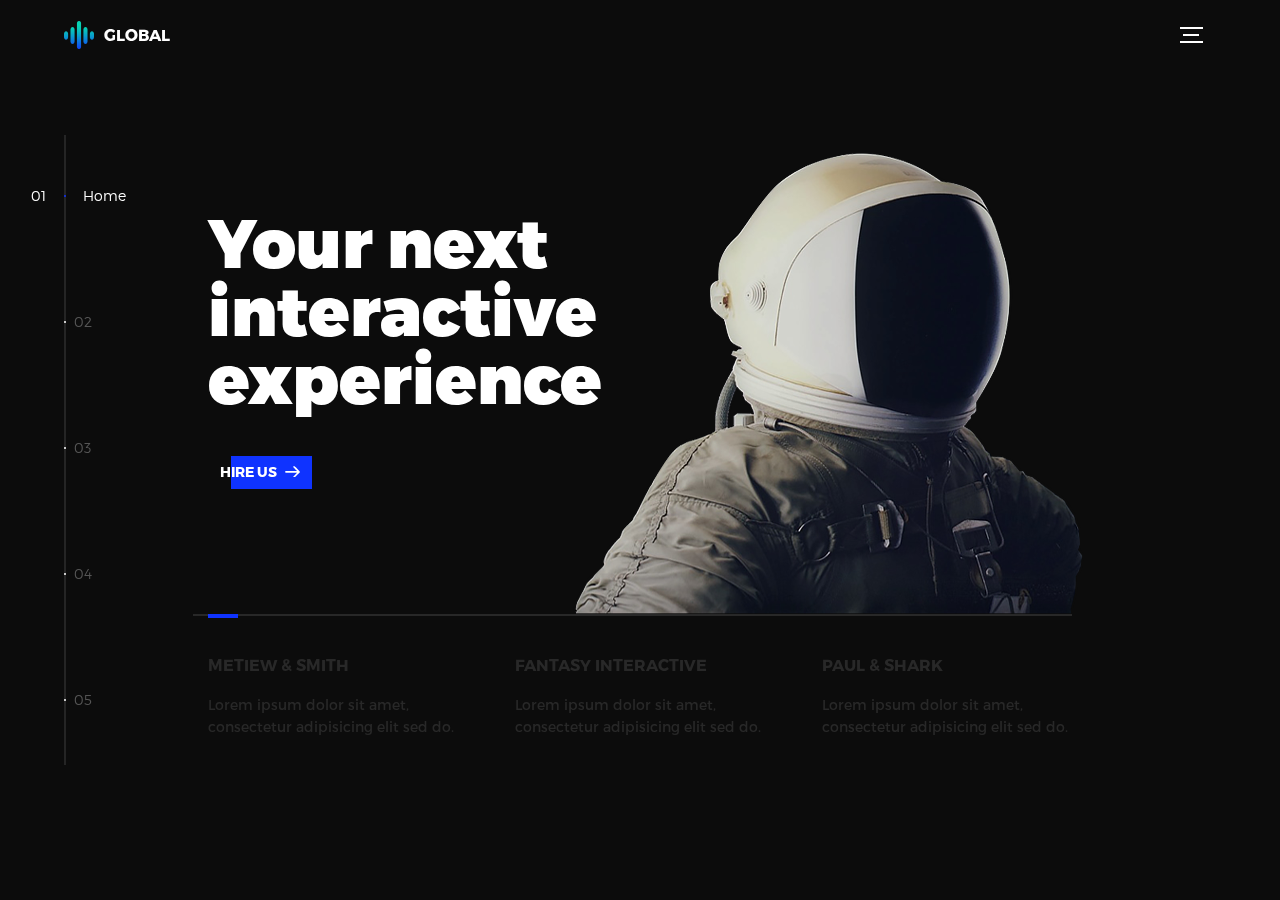
==== index.html @ de208fed "Add files via upload" ====
<!DOCTYPE html>
<html lang="en">
<head>
  <title>Global</title>
  <meta charset="utf-8">
  <meta name="viewport" content="width=device-width, initial-scale=1">
  <meta http-equiv="X-UA-Compatible" content="IE=edge">
  <meta name="description" content="HTML5 website template">
  <meta name="keywords" content="global, template, html, sass, jquery">
  <meta name="author" content="Bucky Maler">
  <link rel="stylesheet" href="assets/css/main.css">
</head>
<body>

<!-- notification for small viewports and landscape oriented smartphones -->
<div class="device-notification">
  <a class="device-notification--logo" href="#0">
    <img src="assets/img/logo.png" alt="Global">
    <p>Global</p>
  </a>
  <p class="device-notification--message">Global has so much to offer that we must request you orient your device to portrait or find a larger screen. You won't be disappointed.</p>
</div>

<div class="perspective effect-rotate-left">
  <div class="container"><div class="outer-nav--return"></div>
    <div id="viewport" class="l-viewport">
      <div class="l-wrapper">
        <header class="header">
          <a class="header--logo" href="#0">
            <img src="assets/img/logo.png" alt="Global">
            <p>Global</p>
          </a>
          <button class="header--cta cta">Hire Us</button>
          <div class="header--nav-toggle">
            <span></span>
          </div>
        </header>
        <nav class="l-side-nav">
          <ul class="side-nav">
            <li class="is-active"><span>Home</span></li>
            <li><span>Works</span></li>
            <li><span>About</span></li>
            <li><span>Contact</span></li>
            <li><span>Hire us</span></li>
          </ul>
        </nav>
        <ul class="l-main-content main-content">
          <li class="l-section section section--is-active">
            <div class="intro">
              <div class="intro--banner">
                <h1>Your next<br>interactive<br>experience</h1>
                <button class="cta">Hire Us
                  <svg version="1.1" id="Layer_1" xmlns="http://www.w3.org/2000/svg" xmlns:xlink="http://www.w3.org/1999/xlink" x="0px" y="0px" viewBox="0 0 150 118" style="enable-background:new 0 0 150 118;" xml:space="preserve">
                  <g transform="translate(0.000000,118.000000) scale(0.100000,-0.100000)">
                    <path d="M870,1167c-34-17-55-57-46-90c3-15,81-100,194-211l187-185l-565-1c-431,0-571-3-590-13c-55-28-64-94-18-137c21-20,33-20,597-20h575l-192-193C800,103,794,94,849,39c20-20,39-29,61-29c28,0,63,30,298,262c147,144,272,271,279,282c30,51,23,60-219,304C947,1180,926,1196,870,1167z"/>
                  </g>
                  </svg>
                  <span class="btn-background"></span>
                </button>
                <img src="assets/img/introduction-visual.png" alt="Welcome">
              </div>
              <div class="intro--options">
                <a href="#0">
                  <h3>Metiew &amp; Smith</h3>
                  <p>Lorem ipsum dolor sit amet, consectetur adipisicing elit sed do.</p>
                </a>
                <a href="#0">
                  <h3>Fantasy interactive</h3>
                  <p>Lorem ipsum dolor sit amet, consectetur adipisicing elit sed do.</p>
                </a>
                <a href="#0">
                  <h3>Paul &amp; shark</h3>
                  <p>Lorem ipsum dolor sit amet, consectetur adipisicing elit sed do.</p>
                </a>
              </div>
            </div>
          </li>
          <li class="l-section section">
            <div class="work">
              <h2>Selected work</h2>
              <div class="work--lockup">
                <ul class="slider">
                  <li class="slider--item slider--item-left">
                    <a href="#0">
                      <div class="slider--item-image">
                        <img src="assets/img/work-victory.jpg" alt="Victory">
                      </div>
                      <p class="slider--item-title">Victory</p>
                      <p class="slider--item-description">Lorem ipsum dolor sit amet, consectetur adipisicing elit sed do.</p>
                    </a>
                  </li>
                  <li class="slider--item slider--item-center">
                    <a href="#0">
                      <div class="slider--item-image">
                        <img src="assets/img/work-metiew-smith.jpg" alt="Metiew and Smith">
                      </div>
                      <p class="slider--item-title">Metiew &amp; Smith</p>
                      <p class="slider--item-description">Lorem ipsum dolor sit amet, consectetur adipisicing elit sed do.</p>
                    </a>
                  </li>
                  <li class="slider--item slider--item-right">
                    <a href="#0">
                      <div class="slider--item-image">
                        <img src="assets/img/work-alex-nowak.jpg" alt="Alex Nowak">
                      </div>
                      <p class="slider--item-title">Alex Nowak</p>
                      <p class="slider--item-description">Lorem ipsum dolor sit amet, consectetur adipisicing elit sed do.</p>
                    </a>
                  </li>
                </ul>
                <div class="slider--prev">
                  <svg version="1.1" id="Layer_1" xmlns="http://www.w3.org/2000/svg" xmlns:xlink="http://www.w3.org/1999/xlink" x="0px" y="0px"
                  viewBox="0 0 150 118" style="enable-background:new 0 0 150 118;" xml:space="preserve">
                  <g transform="translate(0.000000,118.000000) scale(0.100000,-0.100000)">
                    <path d="M561,1169C525,1155,10,640,3,612c-3-13,1-36,8-52c8-15,134-145,281-289C527,41,562,10,590,10c22,0,41,9,61,29
                    c55,55,49,64-163,278L296,510h575c564,0,576,0,597,20c46,43,37,109-18,137c-19,10-159,13-590,13l-565,1l182,180
                    c101,99,187,188,193,199c16,30,12,57-12,84C631,1174,595,1183,561,1169z"/>
                  </g>
                  </svg>
                </div>
                <div class="slider--next">
                  <svg version="1.1" id="Layer_1" xmlns="http://www.w3.org/2000/svg" xmlns:xlink="http://www.w3.org/1999/xlink" x="0px" y="0px" viewBox="0 0 150 118" style="enable-background:new 0 0 150 118;" xml:space="preserve">
                  <g transform="translate(0.000000,118.000000) scale(0.100000,-0.100000)">
                    <path d="M870,1167c-34-17-55-57-46-90c3-15,81-100,194-211l187-185l-565-1c-431,0-571-3-590-13c-55-28-64-94-18-137c21-20,33-20,597-20h575l-192-193C800,103,794,94,849,39c20-20,39-29,61-29c28,0,63,30,298,262c147,144,272,271,279,282c30,51,23,60-219,304C947,1180,926,1196,870,1167z"/>
                  </g>
                  </svg>
                </div>
              </div>
            </div>
          </li>
          <li class="l-section section">
            <div class="about">
              <div class="about--banner">
                <h2>We<br>believe in<br>passionate<br>people</h2>
                <a href="#0">Career
                  <span>
                    <svg version="1.1" id="Layer_1" xmlns="http://www.w3.org/2000/svg" xmlns:xlink="http://www.w3.org/1999/xlink" x="0px" y="0px" viewBox="0 0 150 118" style="enable-background:new 0 0 150 118;" xml:space="preserve">
                    <g transform="translate(0.000000,118.000000) scale(0.100000,-0.100000)">
                      <path d="M870,1167c-34-17-55-57-46-90c3-15,81-100,194-211l187-185l-565-1c-431,0-571-3-590-13c-55-28-64-94-18-137c21-20,33-20,597-20h575l-192-193C800,103,794,94,849,39c20-20,39-29,61-29c28,0,63,30,298,262c147,144,272,271,279,282c30,51,23,60-219,304C947,1180,926,1196,870,1167z"/>
                    </g>
                    </svg>
                  </span>
                </a>
                <img src="assets/img/about-visual.png" alt="About Us">
              </div>
              <div class="about--options">
                <a href="#0">
                  <h3>Winners</h3>
                </a>
                <a href="#0">
                  <h3>Philosophy</h3>
                </a>
                <a href="#0">
                  <h3>History</h3>
                </a>
              </div>
            </div>
          </li>
          <li class="l-section section">
            <div class="contact">
              <div class="contact--lockup">
                <div class="modal">
                  <div class="modal--information">
                    <p>Pawia 5, 31-154 Kraków, Poland</p>
                    <a href="mailto:ouremail@gmail.com">ouremail@gmail.com</a>
                    <a href="tel:+148126287560">+48 12 628 75 60</a>
                  </div>
                  <ul class="modal--options">
                    <li><a href="#0">Bēhance</a></li>
                    <li><a href="#0">dribbble</a></li>
                    <li><a href="mailto:ouremail@gmail.com">Contact Us</a></li>
                  </ul>
                </div>
              </div>
            </div>
          </li>
          <li class="l-section section">
            <div class="hire">
              <h2>You want us to do</h2>
              <!-- checkout formspree.io for easy form setup -->
              <form class="work-request">
                <div class="work-request--options">
                  <span class="options-a">
                    <input id="opt-1" type="checkbox" value="app design">
                    <label for="opt-1">
                      <svg version="1.1" id="Layer_1" xmlns="http://www.w3.org/2000/svg" xmlns:xlink="http://www.w3.org/1999/xlink" x="0px" y="0px"
                      viewBox="0 0 150 111" style="enable-background:new 0 0 150 111;" xml:space="preserve">
                      <g transform="translate(0.000000,111.000000) scale(0.100000,-0.100000)">
                        <path d="M950,705L555,310L360,505C253,612,160,700,155,700c-6,0-44-34-85-75l-75-75l278-278L550-5l475,475c261,261,475,480,475,485c0,13-132,145-145,145C1349,1100,1167,922,950,705z"/>
                      </g>
                      </svg>
                      App Design
                    </label>
                    <input id="opt-2" type="checkbox" value="graphic design">
                    <label for="opt-2">
                      <svg version="1.1" id="Layer_1" xmlns="http://www.w3.org/2000/svg" xmlns:xlink="http://www.w3.org/1999/xlink" x="0px" y="0px"
                      viewBox="0 0 150 111" style="enable-background:new 0 0 150 111;" xml:space="preserve">
                      <g transform="translate(0.000000,111.000000) scale(0.100000,-0.100000)">
                        <path d="M950,705L555,310L360,505C253,612,160,700,155,700c-6,0-44-34-85-75l-75-75l278-278L550-5l475,475c261,261,475,480,475,485c0,13-132,145-145,145C1349,1100,1167,922,950,705z"/>
                      </g>
                      </svg>
                      Graphic Design
                    </label>
                    <input id="opt-3" type="checkbox" value="motion design">
                    <label for="opt-3">
                      <svg version="1.1" id="Layer_1" xmlns="http://www.w3.org/2000/svg" xmlns:xlink="http://www.w3.org/1999/xlink" x="0px" y="0px"
                      viewBox="0 0 150 111" style="enable-background:new 0 0 150 111;" xml:space="preserve">
                      <g transform="translate(0.000000,111.000000) scale(0.100000,-0.100000)">
                        <path d="M950,705L555,310L360,505C253,612,160,700,155,700c-6,0-44-34-85-75l-75-75l278-278L550-5l475,475c261,261,475,480,475,485c0,13-132,145-145,145C1349,1100,1167,922,950,705z"/>
                      </g>
                      </svg>
                      Motion Design
                    </label>
                  </span>
                  <span class="options-b">
                    <input id="opt-4" type="checkbox" value="ux design">
                    <label for="opt-4">
                      <svg version="1.1" id="Layer_1" xmlns="http://www.w3.org/2000/svg" xmlns:xlink="http://www.w3.org/1999/xlink" x="0px" y="0px"
                      viewBox="0 0 150 111" style="enable-background:new 0 0 150 111;" xml:space="preserve">
                      <g transform="translate(0.000000,111.000000) scale(0.100000,-0.100000)">
                        <path d="M950,705L555,310L360,505C253,612,160,700,155,700c-6,0-44-34-85-75l-75-75l278-278L550-5l475,475c261,261,475,480,475,485c0,13-132,145-145,145C1349,1100,1167,922,950,705z"/>
                      </g>
                      </svg>
                      UX Design
                    </label>
                    <input id="opt-5" type="checkbox" value="webdesign">
                    <label for="opt-5">
                      <svg version="1.1" id="Layer_1" xmlns="http://www.w3.org/2000/svg" xmlns:xlink="http://www.w3.org/1999/xlink" x="0px" y="0px"
                      viewBox="0 0 150 111" style="enable-background:new 0 0 150 111;" xml:space="preserve">
                      <g transform="translate(0.000000,111.000000) scale(0.100000,-0.100000)">
                        <path d="M950,705L555,310L360,505C253,612,160,700,155,700c-6,0-44-34-85-75l-75-75l278-278L550-5l475,475c261,261,475,480,475,485c0,13-132,145-145,145C1349,1100,1167,922,950,705z"/>
                      </g>
                      </svg>
                      Webdesign
                    </label>
                    <input id="opt-6" type="checkbox" value="marketing">
                    <label for="opt-6">
                      <svg version="1.1" id="Layer_1" xmlns="http://www.w3.org/2000/svg" xmlns:xlink="http://www.w3.org/1999/xlink" x="0px" y="0px"
                      viewBox="0 0 150 111" style="enable-background:new 0 0 150 111;" xml:space="preserve">
                      <g transform="translate(0.000000,111.000000) scale(0.100000,-0.100000)">
                        <path d="M950,705L555,310L360,505C253,612,160,700,155,700c-6,0-44-34-85-75l-75-75l278-278L550-5l475,475c261,261,475,480,475,485c0,13-132,145-145,145C1349,1100,1167,922,950,705z"/>
                      </g>
                      </svg>
                      Marketing
                    </label>
                  </span>
                </div>
                <div class="work-request--information">
                  <div class="information-name">
                    <input id="name" type="text" spellcheck="false">
                    <label for="name">Name</label>
                  </div>
                  <div class="information-email">
                    <input id="email" type="email" spellcheck="false">
                    <label for="email">Email</label>
                  </div>
                </div>
                <input type="submit" value="Send Request">
              </form>
            </div>
          </li>
        </ul>
      </div>
    </div>
  </div>
  <ul class="outer-nav">
    <li class="is-active">Home</li>
    <li>Works</li>
    <li>About</li>
    <li>Contact</li>
    <li>Hire us</li>
  </ul>
</div>

<script src="https://ajax.googleapis.com/ajax/libs/jquery/2.2.4/jquery.min.js"></script>
<script>window.jQuery || document.write('<script src="assets/js/vendor/jquery-2.2.4.min.js"><\/script>')</script>
<script src="assets/js/functions-min.js"></script>
</body>
</html>
---- assets/css/main.css ----
@font-face{font-family:'Montserrat';src:url("fonts/Montserrat-Black.eot");src:local("☺"),url("fonts/Montserrat-Black.woff") format("woff"),url("fonts/Montserrat-Black.ttf") format("truetype"),url("fonts/Montserrat-Black.svg") format("svg");font-weight:900;font-style:normal}@font-face{font-family:'Montserrat';src:url("fonts/Montserrat-Bold.eot");src:local("☺"),url("fonts/Montserrat-Bold.woff") format("woff"),url("fonts/Montserrat-Bold.ttf") format("truetype"),url("fonts/Montserrat-Bold.svg") format("svg");font-weight:700;font-style:normal}@font-face{font-family:'Montserrat';src:url("fonts/Montserrat-Regular.eot");src:local("☺"),url("fonts/Montserrat-Regular.woff") format("woff"),url("fonts/Montserrat-Regular.ttf") format("truetype"),url("fonts/Montserrat-Regular.svg") format("svg");font-weight:400;font-style:normal}@font-face{font-family:'Montserrat';src:url("fonts/Montserrat-Light.eot");src:local("☺"),url("fonts/Montserrat-Light.woff") format("woff"),url("fonts/Montserrat-Light.ttf") format("truetype"),url("fonts/Montserrat-Light.svg") format("svg");font-weight:300;font-style:normal}/*! normalize.css v3.0.2 | MIT License | git.io/normalize */html{font-family:sans-serif;-ms-text-size-adjust:100%;-webkit-text-size-adjust:100%}body{margin:0}article,aside,details,figcaption,figure,footer,header,hgroup,main,menu,nav,section,summary{display:block}audio,canvas,progress,video{display:inline-block;vertical-align:baseline}audio:not([controls]){display:none;height:0}[hidden],template{display:none}a{background-color:transparent}a:active,a:hover{outline:0}abbr[title]{border-bottom:1px dotted}b,strong{font-weight:bold}dfn{font-style:italic}h1{font-size:2em;margin:0.67em 0}mark{background:#ff0;color:#000}small{font-size:80%}sub,sup{font-size:75%;line-height:0;position:relative;vertical-align:baseline}sup{top:-0.5em}sub{bottom:-0.25em}img{border:0}svg:not(:root){overflow:hidden}figure{margin:1em 40px}hr{box-sizing:content-box;height:0}pre{overflow:auto}code,kbd,pre,samp{font-family:monospace, monospace;font-size:1em}button,input,optgroup,select,textarea{color:inherit;font:inherit;margin:0}button{overflow:visible}button,select{text-transform:none}button,html input[type="button"],input[type="reset"],input[type="submit"]{-webkit-appearance:button;cursor:pointer}button[disabled],html input[disabled]{cursor:default}button::-moz-focus-inner,input::-moz-focus-inner{border:0;padding:0}input{line-height:normal}input[type="checkbox"],input[type="radio"]{box-sizing:border-box;padding:0}input[type="number"]::-webkit-inner-spin-button,input[type="number"]::-webkit-outer-spin-button{height:auto}input[type="search"]{-webkit-appearance:textfield;box-sizing:content-box}input[type="search"]::-webkit-search-cancel-button,input[type="search"]::-webkit-search-decoration{-webkit-appearance:none}fieldset{border:1px solid #c0c0c0;margin:0 2px;padding:0.35em 0.625em 0.75em}legend{border:0;padding:0}textarea{overflow:auto}optgroup{font-weight:bold}table{border-collapse:collapse;border-spacing:0}td,th{padding:0}::-moz-selection{background:#FFF498}::selection{background:#FFF498}::-moz-selection{background:#FFF498}img::-moz-selection{background:transparent}img::selection{background:transparent}img::-moz-selection{background:transparent}body{-webkit-tap-highlight-color:#FFF498}body{background-color:#0c0c0c;font-size:14px;line-height:1.6;font-family:"Montserrat",sans-serif;color:#fff;-webkit-font-smoothing:antialiased;-webkit-text-size-adjust:100%}.l-viewport{position:relative;width:100%;height:100vh;box-shadow:0 0 45px 5px rgba(0,0,0,0.85);overflow:hidden}.l-wrapper{position:relative;width:1440px;max-width:90%;height:100%;margin:0 auto}.l-side-nav{position:absolute;left:0;display:-webkit-box;display:-webkit-flex;display:-ms-flexbox;display:flex;height:100%;-webkit-box-align:center;-webkit-align-items:center;-ms-flex-align:center;align-items:center}.l-side-nav::before{content:"";position:absolute;top:50%;left:0;-webkit-transform:translateY(-50%);transform:translateY(-50%);width:2px;height:70%;max-height:750px;background-color:#555;opacity:.35;z-index:10}@media (max-width: 1180px){.l-side-nav{display:none}}.l-main-content{position:relative;width:100%;height:100%;margin:0;padding:0;list-style:none}.l-section{position:absolute;width:100%;height:100%}.device-notification{display:none;position:fixed;top:0;left:0;width:100%;height:100%;-webkit-box-orient:vertical;-webkit-box-direction:normal;-webkit-flex-direction:column;-ms-flex-direction:column;flex-direction:column;-webkit-box-align:center;-webkit-align-items:center;-ms-flex-align:center;-ms-grid-row-align:center;align-items:center;-webkit-box-pack:center;-webkit-justify-content:center;-ms-flex-pack:center;justify-content:center;background-color:#0c0c0c;z-index:12}.device-notification--logo{display:-webkit-box;display:-webkit-flex;display:-ms-flexbox;display:flex;-webkit-box-align:center;-webkit-align-items:center;-ms-flex-align:center;align-items:center;text-decoration:none;color:#fff}.device-notification--logo p{margin:0 0 0 10px;font-size:16px;font-weight:700;text-transform:uppercase}.device-notification--message{width:70%;margin:30px 0 0 0;font-weight:700;text-align:center}@media (max-width: 767px) and (min-width: 601px) and (max-height: 680px){.device-notification{display:-webkit-box;display:-webkit-flex;display:-ms-flexbox;display:flex}}@media (max-width: 600px) and (min-width: 480px) and (max-height: 580px){.device-notification{display:-webkit-box;display:-webkit-flex;display:-ms-flexbox;display:flex}}@media (max-width: 736px) and (min-width: 360px) and (orientation: landscape){.device-notification{display:-webkit-box;display:-webkit-flex;display:-ms-flexbox;display:flex}}@media(max-width: 359px){.device-notification{display:-webkit-box;display:-webkit-flex;display:-ms-flexbox;display:flex}}.section{opacity:0;visibility:hidden;-webkit-transition:opacity .4s ease-in-out,visibility 0s .4s;transition:opacity .4s ease-in-out,visibility 0s .4s}.section--is-active{opacity:1;visibility:visible;z-index:1;-webkit-transition:opacity .4s ease-in-out .4s;transition:opacity .4s ease-in-out .4s}.section--next{-webkit-transform:translateY(-45px);transform:translateY(-45px);-webkit-transition:-webkit-transform .4s ease-in-out;transition:-webkit-transform .4s ease-in-out;transition:transform .4s ease-in-out;transition:transform .4s ease-in-out, -webkit-transform .4s ease-in-out}.section--prev{-webkit-transform:translateY(45px);transform:translateY(45px);-webkit-transition:-webkit-transform .4s ease-in-out;transition:-webkit-transform .4s ease-in-out;transition:transform .4s ease-in-out;transition:transform .4s ease-in-out, -webkit-transform .4s ease-in-out}.header{position:absolute;top:0;left:0;display:-webkit-box;display:-webkit-flex;display:-ms-flexbox;display:flex;width:100%;height:70px;-webkit-box-align:center;-webkit-align-items:center;-ms-flex-align:center;align-items:center;-webkit-box-pack:justify;-webkit-justify-content:space-between;-ms-flex-pack:justify;justify-content:space-between;z-index:10}.header--logo{display:-webkit-box;display:-webkit-flex;display:-ms-flexbox;display:flex;-webkit-box-align:center;-webkit-align-items:center;-ms-flex-align:center;align-items:center;text-decoration:none;color:#fff}.header--logo p{margin:0 0 0 10px;font-size:16px;font-weight:700;text-transform:uppercase}.header--nav-toggle{display:-webkit-box;display:-webkit-flex;display:-ms-flexbox;display:flex;width:50px;height:50px;-webkit-box-orient:vertical;-webkit-box-direction:normal;-webkit-flex-direction:column;-ms-flex-direction:column;flex-direction:column;-webkit-box-align:center;-webkit-align-items:center;-ms-flex-align:center;align-items:center;-webkit-box-pack:center;-webkit-justify-content:center;-ms-flex-pack:center;justify-content:center;cursor:pointer}.header--nav-toggle span,.header--nav-toggle::before,.header--nav-toggle::after{content:"";position:relative;width:16px;height:2px;background-color:#fff}.header--nav-toggle::before{bottom:5px;width:23px}.header--nav-toggle::after{top:5px;width:23px}.header--cta{position:absolute;top:50%;left:50%;-webkit-transform:translate(-50%, -50%);transform:translate(-50%, -50%);padding:0 20px;line-height:30px;text-decoration:none;color:#fff;font-weight:700;text-transform:uppercase;background-color:#0f33ff;border:none;opacity:0;visibility:hidden;-webkit-transition:opacity .4s ease-in-out,visibility 0s .4s;transition:opacity .4s ease-in-out,visibility 0s .4s}.header--cta:focus{outline:none}.header--cta.is-active{opacity:1;visibility:visible;-webkit-transition:opacity .4s ease-in-out .4s;transition:opacity .4s ease-in-out .4s}@media (max-width: 767px){.header--cta{display:none}}.side-nav{position:relative;display:-webkit-box;display:-webkit-flex;display:-ms-flexbox;display:flex;width:100px;height:70%;max-height:750px;-webkit-box-orient:vertical;-webkit-box-direction:normal;-webkit-flex-direction:column;-ms-flex-direction:column;flex-direction:column;-webkit-justify-content:space-around;-ms-flex-pack:distribute;justify-content:space-around;margin:0;padding:0;list-style-position:inside;z-index:10}.side-nav>li{position:relative;top:-5px;color:#fff;font-size:6px;cursor:pointer}.side-nav>li span{position:relative;top:3px;left:10px;color:#fff;font-size:14px;font-weight:300;opacity:0;visibility:hidden}.side-nav>li::before{position:absolute;top:3px;left:10px;color:#555;font-size:14px;font-weight:300}.side-nav li:nth-child(1)::before{content:"01"}.side-nav li:nth-child(2)::before{content:"02"}.side-nav li:nth-child(3)::before{content:"03"}.side-nav li:nth-child(4)::before{content:"04"}.side-nav li:nth-child(5)::before{content:"05"}.side-nav li.is-active{color:#0f33ff;-webkit-transition:color .4s ease-in-out;transition:color .4s ease-in-out}.side-nav li.is-active span{opacity:1;visibility:visible;-webkit-transition:opacity .4s ease-in-out;transition:opacity .4s ease-in-out}.side-nav li.is-active::before{left:-33px;color:#fff}.intro{position:relative;display:-webkit-box;display:-webkit-flex;display:-ms-flexbox;display:flex;width:900px;max-width:75%;height:100%;-webkit-box-orient:vertical;-webkit-box-direction:normal;-webkit-flex-direction:column;-ms-flex-direction:column;flex-direction:column;-webkit-box-pack:center;-webkit-justify-content:center;-ms-flex-pack:center;justify-content:center;margin:0 auto}@media (max-width: 1180px){.intro{max-width:100%}}.intro--banner{position:relative;height:475px}.intro--banner::before{content:"";position:absolute;bottom:20px;left:-15px;right:0;height:2px;background-color:#282828}.intro--banner::after{content:"";position:absolute;bottom:18px;left:0;width:30px;height:4px;background-color:#0f33ff}.intro--banner h1{position:relative;font-size:68px;font-weight:900;line-height:1;z-index:1}.intro--banner button{position:relative;padding:5px 17px 5px 12px;font-weight:700;text-transform:uppercase;background-color:transparent;border:none}.intro--banner button .btn-background{position:absolute;top:0;left:23px;right:0;height:100%;background-color:#0f33ff;z-index:-1;-webkit-transition:left .2s ease-in-out;transition:left .2s ease-in-out}.intro--banner button:hover .btn-background{left:0}.intro--banner button:focus{outline:none}.intro--banner button svg{position:relative;left:5px;width:15px;fill:#fff}.intro--banner img{position:absolute;bottom:21px;right:-12px}.intro--options{display:-webkit-box;display:-webkit-flex;display:-ms-flexbox;display:flex;-webkit-box-pack:justify;-webkit-justify-content:space-between;-ms-flex-pack:justify;justify-content:space-between;margin:0;padding:0;list-style:none}.intro--options>a{max-width:250px;text-decoration:none;color:#282828;-webkit-transition:color .2s ease-in-out;transition:color .2s ease-in-out}.intro--options>a:hover{color:#fff}.intro--options h3{font-size:16px;text-transform:uppercase}.intro--options p{margin-bottom:0}@media (max-width: 900px){.intro--banner{height:380px}.intro--banner h1{font-size:55px}.intro--banner img{width:430px}.intro--options>a{margin-right:30px}.intro--options>a:last-child{margin-right:0}}@media (max-width: 767px){.intro--banner{height:305px}.intro--banner h1{font-size:44px}.intro--banner img{width:330px}.intro--options{display:block}.intro--options>a{display:block;max-width:100%;margin:0 0 30px 0}.intro--options>a:last-child{margin-bottom:0}}@media (max-width: 600px){.intro--banner{height:360px}.intro--banner h1{font-size:55px}.intro--banner img{display:none}}@media (max-width: 600px) and (max-height: 750px){.intro--banner{height:auto}.intro--banner::before,.intro--banner::after{display:none}.intro--banner h1{margin-top:0}.intro--options{display:none}}.work{position:relative;display:-webkit-box;display:-webkit-flex;display:-ms-flexbox;display:flex;width:960px;max-width:80%;height:100%;-webkit-box-orient:vertical;-webkit-box-direction:normal;-webkit-flex-direction:column;-ms-flex-direction:column;flex-direction:column;-webkit-box-pack:center;-webkit-justify-content:center;-ms-flex-pack:center;justify-content:center;margin:0 auto}@media (max-width: 1180px){.work{max-width:100%}}.work h2{margin:0 0 20px 0;font-size:30px;text-align:center}.work--lockup{position:relative}.work--lockup .slider{position:relative;display:-webkit-box;display:-webkit-flex;display:-ms-flexbox;display:flex;width:80%;margin:0 auto;padding:0;list-style:none}.work--lockup .slider--item{position:absolute;display:none;text-align:center}.work--lockup .slider--item a{text-decoration:none;color:#858585}.work--lockup .slider--item-title{margin-top:10px;font-size:12px;font-weight:700;text-transform:uppercase}.work--lockup .slider--item-description{display:none;max-width:250px;margin:0 auto}.work--lockup .slider--item-image{width:150px;height:150px;margin:0 auto;border-radius:50%;overflow:hidden}.work--lockup .slider--item-image img{width:100%}.work--lockup .slider--item-left{top:50%;left:0;-webkit-transform:translateY(-50%);transform:translateY(-50%);display:block}.work--lockup .slider--item-right{top:50%;right:0;-webkit-transform:translateY(-50%);transform:translateY(-50%);display:block}.work--lockup .slider--item-center{position:relative;top:30px;left:50%;-webkit-transform:translateX(-50%);transform:translateX(-50%);display:block}.work--lockup .slider--item-center a{color:#fff}.work--lockup .slider--item-center .slider--item-title{margin-top:25px;font-size:16px}.work--lockup .slider--item-center .slider--item-description{display:block}.work--lockup .slider--item-center .slider--item-image{width:300px;height:300px}.work--lockup .slider--next,.work--lockup .slider--prev{position:absolute;top:160px;display:-webkit-box;display:-webkit-flex;display:-ms-flexbox;display:flex;width:50px;height:50px;-webkit-box-align:center;-webkit-align-items:center;-ms-flex-align:center;align-items:center;-webkit-box-pack:center;-webkit-justify-content:center;-ms-flex-pack:center;justify-content:center;background-color:#282828;border-radius:50%;cursor:pointer}.work--lockup .slider--next svg,.work--lockup .slider--prev svg{width:20px;fill:#fff}.work--lockup .slider--next{right:0}.work--lockup .slider--prev{left:0}@media (max-width: 900px){.work--lockup .slider--item-image{width:120px;height:120px}.work--lockup .slider--item-center .slider--item-image{width:240px;height:240px}.work--lockup .slider--next,.work--lockup .slider--prev{top:130px}}@media (max-width: 767px){.work--lockup .slider{width:75%}.work--lockup .slider--item-image{width:90px;height:90px}.work--lockup .slider--item-center .slider--item-image{width:190px;height:190px}.work--lockup .slider--next,.work--lockup .slider--prev{top:105px}}@media (max-width: 600px){.work--lockup .slider{width:auto}.work--lockup .slider--item-left,.work--lockup .slider--item-right{display:none}}.about{position:relative;display:-webkit-box;display:-webkit-flex;display:-ms-flexbox;display:flex;width:900px;max-width:75%;height:100%;-webkit-box-orient:vertical;-webkit-box-direction:normal;-webkit-flex-direction:column;-ms-flex-direction:column;flex-direction:column;-webkit-box-pack:center;-webkit-justify-content:center;-ms-flex-pack:center;justify-content:center;margin:0 auto}@media (max-width: 1180px){.about{max-width:100%}}.about--banner{position:relative;height:475px}.about--banner::before{content:"";position:absolute;top:20px;left:200px;-webkit-transform:rotate(-25deg);transform:rotate(-25deg);border:5px solid #0f33ff;border-right-color:transparent;border-bottom-color:transparent}.about--banner::after{content:"";position:absolute;top:75px;left:400px;-webkit-transform:rotate(45deg);transform:rotate(45deg);width:10px;height:10px;background-color:#0f33ff}.about--banner h2{position:relative;margin-top:35px;font-size:68px;font-weight:900;line-height:1;z-index:1}.about--banner h2::before{content:"";position:absolute;top:60px;left:268px;width:30px;height:30px;background-color:#0f33ff;border-radius:50%}.about--banner h2::after{content:"";position:absolute;top:255px;left:255px;width:10px;height:10px;background-color:#0f33ff}.about--banner a{padding:5px 17px 5px 0;text-decoration:none;color:#fff;font-weight:700;text-transform:uppercase;background-color:transparent}.about--banner a:hover svg{left:10px}.about--banner a svg{position:relative;left:5px;width:15px;fill:#fff;-webkit-transition:left .2s ease-in-out;transition:left .2s ease-in-out}.about--banner img{position:absolute;bottom:-90px;right:-12px}.about--options{display:-webkit-box;display:-webkit-flex;display:-ms-flexbox;display:flex;max-width:600px;-webkit-box-pack:justify;-webkit-justify-content:space-between;-ms-flex-pack:justify;justify-content:space-between;margin:0;padding:0;list-style:none}.about--options>a{position:relative;width:150px;height:75px;text-decoration:none;color:#fff;border:10px solid #0f33ff;background-position:center;background-size:cover;background-repeat:no-repeat}.about--options>a:nth-child(1){background-image:url("../img/about-winners.jpg")}.about--options>a:nth-child(2){background-image:url("../img/about-philosophy.jpg")}.about--options>a:nth-child(3){background-image:url("../img/about-history.jpg")}.about--options>a:hover h3{bottom:-50px}.about--options h3{position:absolute;bottom:-38px;left:10px;font-size:16px;text-transform:uppercase;-webkit-transition:bottom .2s ease-in-out,left .2s ease-in-out;transition:bottom .2s ease-in-out,left .2s ease-in-out}@media (max-width: 767px){.about--banner{height:305px}.about--banner::before{top:0;left:125px}.about--banner::after{top:35px;left:260px}.about--banner h2{margin-top:10px;font-size:44px}.about--banner h2::before{top:28px;left:168px}.about--banner h2::after{top:163px;left:163px}.about--banner img{width:315px}}@media (max-width: 600px){.about--banner{height:auto}.about--banner::before{left:155px}.about--banner::after{left:310px}.about--banner h2{margin-top:0;font-size:55px}.about--banner h2::before{top:43px;left:214px}.about--banner h2::after{top:205px;left:205px}.about--banner img{display:none}.about--options{display:none}}.contact{position:fixed;top:0;left:0;width:100%;height:100%;background-image:url("../img/contact-visual.png");background-position:center;background-size:cover;background-repeat:no-repeat}.contact--lockup{position:relative;display:-webkit-box;display:-webkit-flex;display:-ms-flexbox;display:flex;width:900px;max-width:75%;height:100%;-webkit-box-align:center;-webkit-align-items:center;-ms-flex-align:center;align-items:center;-webkit-box-pack:end;-webkit-justify-content:flex-end;-ms-flex-pack:end;justify-content:flex-end;margin:0 auto}@media (max-width: 1180px){.contact--lockup{max-width:90%}}@media (max-width: 767px){.contact--lockup{-webkit-box-pack:center;-webkit-justify-content:center;-ms-flex-pack:center;justify-content:center}}.contact--lockup .modal{padding:45px 45px;text-align:center;background-color:#0c0c0c;box-shadow:0 0 30px 0 rgba(0,0,0,0.75)}.contact--lockup .modal--information p,.contact--lockup .modal--information a{display:block;margin:14px 0;text-decoration:none;color:#fff;font-weight:700}.contact--lockup .modal--information p{margin-top:0}.contact--lockup .modal--options{margin:0;padding:0;list-style:none}.contact--lockup .modal--options>li{width:130px;margin:0 auto 25px auto}.contact--lockup .modal--options li:nth-child(1){background-color:#1769ff}.contact--lockup .modal--options li:nth-child(2){background-color:#ea4c89}.contact--lockup .modal--options li:nth-child(3){margin-bottom:0;background-color:#0f33ff;text-transform:uppercase}.contact--lockup .modal--options a{display:block;width:100%;padding:8px 0;text-decoration:none;color:#fff;font-weight:700}.hire{position:relative;display:-webkit-box;display:-webkit-flex;display:-ms-flexbox;display:flex;width:700px;max-width:75%;height:100%;-webkit-box-orient:vertical;-webkit-box-direction:normal;-webkit-flex-direction:column;-ms-flex-direction:column;flex-direction:column;-webkit-box-pack:center;-webkit-justify-content:center;-ms-flex-pack:center;justify-content:center;margin:0 auto}@media (max-width: 1180px){.hire{max-width:100%}}.hire h2{margin:0 0 20px 0;font-size:30px;text-align:center}.work-request{display:-webkit-box;display:-webkit-flex;display:-ms-flexbox;display:flex;width:100%;-webkit-box-orient:vertical;-webkit-box-direction:normal;-webkit-flex-direction:column;-ms-flex-direction:column;flex-direction:column;-webkit-box-align:center;-webkit-align-items:center;-ms-flex-align:center;align-items:center;color:#fff}.work-request input[type="submit"]{width:400px;max-width:100%;line-height:50px;font-size:16px;font-weight:700;text-transform:uppercase;background-color:#0f33ff;border:none;border-radius:0}.work-request input[type="submit"]:focus{outline:none}.work-request--options{display:-webkit-box;display:-webkit-flex;display:-ms-flexbox;display:flex;width:100%;-webkit-box-orient:vertical;-webkit-box-direction:normal;-webkit-flex-direction:column;-ms-flex-direction:column;flex-direction:column;-webkit-box-align:center;-webkit-align-items:center;-ms-flex-align:center;align-items:center;margin:30px 0}.work-request--options .options-a{display:-webkit-box;display:-webkit-flex;display:-ms-flexbox;display:flex;width:100%;-webkit-box-pack:justify;-webkit-justify-content:space-between;-ms-flex-pack:justify;justify-content:space-between}.work-request--options .options-b{display:-webkit-box;display:-webkit-flex;display:-ms-flexbox;display:flex;width:72%;-webkit-flex-wrap:wrap;-ms-flex-wrap:wrap;flex-wrap:wrap;-webkit-justify-content:space-around;-ms-flex-pack:distribute;justify-content:space-around}.work-request--options label{display:block;width:200px;margin-bottom:30px;line-height:50px;font-size:16px;font-weight:700;text-align:center;border:2px solid #fff;cursor:pointer;-webkit-transition:background-color .2s ease-in-out,border-color .2s ease-in-out;transition:background-color .2s ease-in-out,border-color .2s ease-in-out}.work-request--options label svg{position:relative;left:-5px;width:0;fill:#fff;-webkit-transition:width .2s ease-in-out;transition:width .2s ease-in-out}.work-request--options input[type="checkbox"]{display:none}.work-request--options input[type="checkbox"]:checked+label{background-color:#0f33ff;border-color:#0f33ff}.work-request--options input[type="checkbox"]:checked+label svg{width:15px}.work-request--information{display:-webkit-box;display:-webkit-flex;display:-ms-flexbox;display:flex;width:100%;-webkit-box-pack:justify;-webkit-justify-content:space-between;-ms-flex-pack:justify;justify-content:space-between;margin-bottom:60px}.work-request--information .information-name,.work-request--information .information-email{position:relative;width:45%;height:50px;font-size:30px;font-weight:300}.work-request--information input[type="text"],.work-request--information input[type="email"]{width:100%;padding:0 0 5px 0;background-color:transparent;border:none;border-bottom:1px solid #fff;border-radius:0}.work-request--information input[type="text"]:focus,.work-request--information input[type="email"]:focus{outline:none;background-color:#0c0c0c}.work-request--information label{position:absolute;top:0;left:0;pointer-events:none;-webkit-transition:top .2s ease-in-out,font-size .2s ease-in-out;transition:top .2s ease-in-out,font-size .2s ease-in-out}.work-request--information input:focus+label,.work-request--information input.has-value+label{top:-15px;font-size:14px}@media (max-width: 767px){.work-request--options{-webkit-box-orient:horizontal;-webkit-box-direction:normal;-webkit-flex-direction:row;-ms-flex-direction:row;flex-direction:row;-webkit-justify-content:space-around;-ms-flex-pack:distribute;justify-content:space-around}.work-request--options .options-a,.work-request--options .options-b{display:block;width:auto}}@media (max-width: 600px){.work-request--options{margin:20px 0}}@media (max-width: 600px) and (max-width: 415px){.work-request--options{-webkit-box-pack:justify;-webkit-justify-content:space-between;-ms-flex-pack:justify;justify-content:space-between}}@media (max-width: 600px){.work-request--options label{width:150px;margin-bottom:15px;font-size:14px}.work-request--options input[type="checkbox"]:checked+label svg{width:12px}.work-request--information{margin-bottom:30px}.work-request--information .information-name,.work-request--information .information-email{height:40px;font-size:24px}}.perspective{position:relative;width:100%;height:100%;overflow:hidden}.perspective--modalview{position:fixed;-webkit-perspective:1500px;perspective:1500px}.container{position:relative;-webkit-transform:translateZ(0) translateX(0) rotateY(0deg);transform:translateZ(0) translateX(0) rotateY(0deg);min-height:100%;outline:30px solid #0f33ff;-webkit-transition:-webkit-transform .4s;transition:-webkit-transform .4s;transition:transform .4s;transition:transform .4s, -webkit-transform .4s}.modalview .container{position:absolute;width:100%;height:100%;overflow:hidden;-webkit-backface-visibility:hidden;backface-visibility:hidden}.effect-rotate-left .container{-webkit-transform-origin:0% 50%;transform-origin:0% 50%;-webkit-transition:-webkit-transform .4s;transition:-webkit-transform .4s;transition:transform .4s;transition:transform .4s, -webkit-transform .4s}.effect-rotate-left--animate .container{-webkit-transform:translateZ(-1800px) translateX(-50%) rotateY(45deg);transform:translateZ(-1800px) translateX(-50%) rotateY(45deg);outline:30px solid #0f33ff}.outer-nav{position:absolute;top:50%;left:55%;-webkit-transform:translateY(-50%);transform:translateY(-50%);-webkit-transform-style:preserve-3d;transform-style:preserve-3d;margin:0;padding:0;list-style:none;text-align:center;visibility:hidden;-webkit-transition:visibility 0s .2s;transition:visibility 0s .2s}.outer-nav.is-vis{visibility:visible}.outer-nav--return{position:absolute;top:0;left:0;width:100%;height:100%;display:none;cursor:pointer;z-index:11}.outer-nav--return.is-vis{display:block}.outer-nav>li{-webkit-transform-style:preserve-3d;transform-style:preserve-3d;-webkit-transform:translateX(350px) translateZ(-1000px);transform:translateX(350px) translateZ(-1000px);font-size:55px;font-weight:900;opacity:0;cursor:pointer;-webkit-transition:opacity .2s,-webkit-transform .2s;transition:opacity .2s,-webkit-transform .2s;transition:transform .2s,opacity .2s;transition:transform .2s,opacity .2s,-webkit-transform .2s}.outer-nav>li.is-vis{-webkit-transform:translateX(0) translateZ(0);transform:translateX(0) translateZ(0);opacity:1;-webkit-transition:opacity .4s,-webkit-transform .4s;transition:opacity .4s,-webkit-transform .4s;transition:transform .4s,opacity .4s;transition:transform .4s,opacity .4s,-webkit-transform .4s}.outer-nav>li::before{content:"";position:absolute;top:50%;left:50%;-webkit-transform:translate(-50%, -25%);transform:translate(-50%, -25%);width:110%;height:15px;opacity:0;background-color:#0f33ff}.outer-nav>li.is-active::before{opacity:1}@media (max-width: 767px){.outer-nav>li{font-size:44px}}@media (max-width: 600px){.outer-nav>li{font-size:34px}}.outer-nav li.is-vis:nth-child(2){-webkit-transition-delay:.04s;transition-delay:.04s}.outer-nav li.is-vis:nth-child(3){-webkit-transition-delay:.08s;transition-delay:.08s}.outer-nav li.is-vis:nth-child(4){-webkit-transition-delay:.12s;transition-delay:.12s}.outer-nav li.is-vis:nth-child(5){-webkit-transition-delay:.16s;transition-delay:.16s}
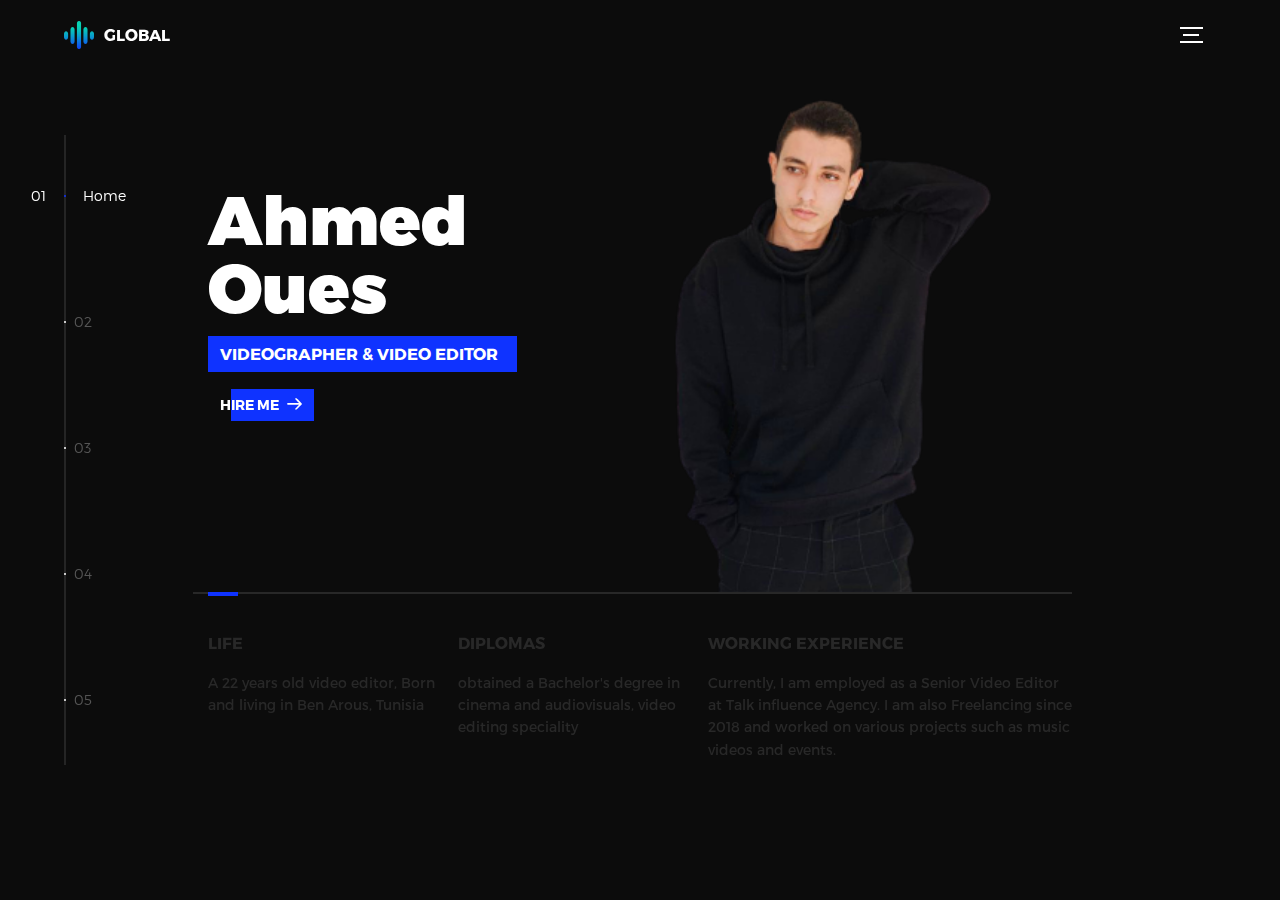
==== commit 6188b4d6: "Add files via upload" ====
--- a/index.html
+++ b/index.html
@@ -48,8 +48,9 @@
           <li class="l-section section section--is-active">
             <div class="intro">
               <div class="intro--banner">
-                <h1>Your next<br>interactive<br>experience</h1>
-                <button class="cta">Hire Us
+                <h1>Ahmed<br>Oues</h1>
+                <h3>Videographer & Video Editor</h3>
+                <button class="cta">Hire Me
                   <svg version="1.1" id="Layer_1" xmlns="http://www.w3.org/2000/svg" xmlns:xlink="http://www.w3.org/1999/xlink" x="0px" y="0px" viewBox="0 0 150 118" style="enable-background:new 0 0 150 118;" xml:space="preserve">
                   <g transform="translate(0.000000,118.000000) scale(0.100000,-0.100000)">
                     <path d="M870,1167c-34-17-55-57-46-90c3-15,81-100,194-211l187-185l-565-1c-431,0-571-3-590-13c-55-28-64-94-18-137c21-20,33-20,597-20h575l-192-193C800,103,794,94,849,39c20-20,39-29,61-29c28,0,63,30,298,262c147,144,272,271,279,282c30,51,23,60-219,304C947,1180,926,1196,870,1167z"/>
@@ -57,20 +58,21 @@
                   </svg>
                   <span class="btn-background"></span>
                 </button>
-                <img src="assets/img/introduction-visual.png" alt="Welcome">
+                <img src="assets/img/hero-bg-removebg-preview.png" alt="Welcome">
               </div>
               <div class="intro--options">
                 <a href="#0">
-                  <h3>Metiew &amp; Smith</h3>
-                  <p>Lorem ipsum dolor sit amet, consectetur adipisicing elit sed do.</p>
-                </a>
-                <a href="#0">
-                  <h3>Fantasy interactive</h3>
-                  <p>Lorem ipsum dolor sit amet, consectetur adipisicing elit sed do.</p>
-                </a>
-                <a href="#0">
-                  <h3>Paul &amp; shark</h3>
-                  <p>Lorem ipsum dolor sit amet, consectetur adipisicing elit sed do.</p>
+                  <h3>Life</h3>
+                  <p>A 22 years old video editor, Born and living in Ben Arous, Tunisia</p>
+                </a>
+                <a href="#0">
+                  <h3>Diplomas</h3>
+                  <p>obtained a Bachelor's degree in cinema and audiovisuals, video editing speciality</p>
+                </a>
+                <a href="#0" class="wider">
+                  <h3>Working Experience</h3>
+                  <p>Currently, I am employed as a Senior Video Editor at Talk influence Agency. I am also Freelancing since 2018 and worked on various projects such as music videos and events.
+                  </p>
                 </a>
               </div>
             </div>
@@ -132,7 +134,7 @@
             <div class="about">
               <div class="about--banner">
                 <h2>We<br>believe in<br>passionate<br>people</h2>
-                <a href="#0">Career
+                <a href="resume.html">Resume
                   <span>
                     <svg version="1.1" id="Layer_1" xmlns="http://www.w3.org/2000/svg" xmlns:xlink="http://www.w3.org/1999/xlink" x="0px" y="0px" viewBox="0 0 150 118" style="enable-background:new 0 0 150 118;" xml:space="preserve">
                     <g transform="translate(0.000000,118.000000) scale(0.100000,-0.100000)">
@@ -166,9 +168,9 @@
                     <a href="tel:+148126287560">+48 12 628 75 60</a>
                   </div>
                   <ul class="modal--options">
-                    <li><a href="#0">Bēhance</a></li>
-                    <li><a href="#0">dribbble</a></li>
-                    <li><a href="mailto:ouremail@gmail.com">Contact Us</a></li>
+                    <li><a href="https://www.linkedin.com/in/oues">LinkedIn</a></li>
+                    <li><a href="https://www.instagram.com/ouesyy">Instagram</a></li>
+                    <li><a href="https://twitter.com/Ouesyy">Twitter</a></li>
                   </ul>
                 </div>
               </div>
@@ -178,10 +180,10 @@
             <div class="hire">
               <h2>You want us to do</h2>
               <!-- checkout formspree.io for easy form setup -->
-              <form class="work-request">
+              <form class="work-request" method="POST" action="assets/php/contact.php">
                 <div class="work-request--options">
                   <span class="options-a">
-                    <input id="opt-1" type="checkbox" value="app design">
+                    <input id="opt-1" type="checkbox" value="Editing" name="inp[]">
                     <label for="opt-1">
                       <svg version="1.1" id="Layer_1" xmlns="http://www.w3.org/2000/svg" xmlns:xlink="http://www.w3.org/1999/xlink" x="0px" y="0px"
                       viewBox="0 0 150 111" style="enable-background:new 0 0 150 111;" xml:space="preserve">
@@ -189,9 +191,9 @@
                         <path d="M950,705L555,310L360,505C253,612,160,700,155,700c-6,0-44-34-85-75l-75-75l278-278L550-5l475,475c261,261,475,480,475,485c0,13-132,145-145,145C1349,1100,1167,922,950,705z"/>
                       </g>
                       </svg>
-                      App Design
-                    </label>
-                    <input id="opt-2" type="checkbox" value="graphic design">
+                      Editing
+                    </label>
+                    <input id="opt-2" type="checkbox" value="Photography" name="inp[]">
                     <label for="opt-2">
                       <svg version="1.1" id="Layer_1" xmlns="http://www.w3.org/2000/svg" xmlns:xlink="http://www.w3.org/1999/xlink" x="0px" y="0px"
                       viewBox="0 0 150 111" style="enable-background:new 0 0 150 111;" xml:space="preserve">
@@ -199,9 +201,9 @@
                         <path d="M950,705L555,310L360,505C253,612,160,700,155,700c-6,0-44-34-85-75l-75-75l278-278L550-5l475,475c261,261,475,480,475,485c0,13-132,145-145,145C1349,1100,1167,922,950,705z"/>
                       </g>
                       </svg>
-                      Graphic Design
-                    </label>
-                    <input id="opt-3" type="checkbox" value="motion design">
+                      Photography
+                    </label>
+                    <input id="opt-3" type="checkbox" value="Motion Graphic" name="inp[]">
                     <label for="opt-3">
                       <svg version="1.1" id="Layer_1" xmlns="http://www.w3.org/2000/svg" xmlns:xlink="http://www.w3.org/1999/xlink" x="0px" y="0px"
                       viewBox="0 0 150 111" style="enable-background:new 0 0 150 111;" xml:space="preserve">
@@ -209,11 +211,11 @@
                         <path d="M950,705L555,310L360,505C253,612,160,700,155,700c-6,0-44-34-85-75l-75-75l278-278L550-5l475,475c261,261,475,480,475,485c0,13-132,145-145,145C1349,1100,1167,922,950,705z"/>
                       </g>
                       </svg>
-                      Motion Design
+                      Motion Graphic
                     </label>
                   </span>
                   <span class="options-b">
-                    <input id="opt-4" type="checkbox" value="ux design">
+                    <input id="opt-4" type="checkbox" value="Videography" name="inp[]">
                     <label for="opt-4">
                       <svg version="1.1" id="Layer_1" xmlns="http://www.w3.org/2000/svg" xmlns:xlink="http://www.w3.org/1999/xlink" x="0px" y="0px"
                       viewBox="0 0 150 111" style="enable-background:new 0 0 150 111;" xml:space="preserve">
@@ -221,37 +223,17 @@
                         <path d="M950,705L555,310L360,505C253,612,160,700,155,700c-6,0-44-34-85-75l-75-75l278-278L550-5l475,475c261,261,475,480,475,485c0,13-132,145-145,145C1349,1100,1167,922,950,705z"/>
                       </g>
                       </svg>
-                      UX Design
-                    </label>
-                    <input id="opt-5" type="checkbox" value="webdesign">
-                    <label for="opt-5">
-                      <svg version="1.1" id="Layer_1" xmlns="http://www.w3.org/2000/svg" xmlns:xlink="http://www.w3.org/1999/xlink" x="0px" y="0px"
-                      viewBox="0 0 150 111" style="enable-background:new 0 0 150 111;" xml:space="preserve">
-                      <g transform="translate(0.000000,111.000000) scale(0.100000,-0.100000)">
-                        <path d="M950,705L555,310L360,505C253,612,160,700,155,700c-6,0-44-34-85-75l-75-75l278-278L550-5l475,475c261,261,475,480,475,485c0,13-132,145-145,145C1349,1100,1167,922,950,705z"/>
-                      </g>
-                      </svg>
-                      Webdesign
-                    </label>
-                    <input id="opt-6" type="checkbox" value="marketing">
-                    <label for="opt-6">
-                      <svg version="1.1" id="Layer_1" xmlns="http://www.w3.org/2000/svg" xmlns:xlink="http://www.w3.org/1999/xlink" x="0px" y="0px"
-                      viewBox="0 0 150 111" style="enable-background:new 0 0 150 111;" xml:space="preserve">
-                      <g transform="translate(0.000000,111.000000) scale(0.100000,-0.100000)">
-                        <path d="M950,705L555,310L360,505C253,612,160,700,155,700c-6,0-44-34-85-75l-75-75l278-278L550-5l475,475c261,261,475,480,475,485c0,13-132,145-145,145C1349,1100,1167,922,950,705z"/>
-                      </g>
-                      </svg>
-                      Marketing
+                      Videography
                     </label>
                   </span>
                 </div>
                 <div class="work-request--information">
                   <div class="information-name">
-                    <input id="name" type="text" spellcheck="false">
+                    <input id="name" type="text" spellcheck="false" name="name">
                     <label for="name">Name</label>
                   </div>
                   <div class="information-email">
-                    <input id="email" type="email" spellcheck="false">
+                    <input id="email" type="email" spellcheck="false" name="email">
                     <label for="email">Email</label>
                   </div>
                 </div>
--- a/assets/css/main.css
+++ b/assets/css/main.css
@@ -1 +1,1449 @@
-@font-face{font-family:'Montserrat';src:url("fonts/Montserrat-Black.eot");src:local("☺"),url("fonts/Montserrat-Black.woff") format("woff"),url("fonts/Montserrat-Black.ttf") format("truetype"),url("fonts/Montserrat-Black.svg") format("svg");font-weight:900;font-style:normal}@font-face{font-family:'Montserrat';src:url("fonts/Montserrat-Bold.eot");src:local("☺"),url("fonts/Montserrat-Bold.woff") format("woff"),url("fonts/Montserrat-Bold.ttf") format("truetype"),url("fonts/Montserrat-Bold.svg") format("svg");font-weight:700;font-style:normal}@font-face{font-family:'Montserrat';src:url("fonts/Montserrat-Regular.eot");src:local("☺"),url("fonts/Montserrat-Regular.woff") format("woff"),url("fonts/Montserrat-Regular.ttf") format("truetype"),url("fonts/Montserrat-Regular.svg") format("svg");font-weight:400;font-style:normal}@font-face{font-family:'Montserrat';src:url("fonts/Montserrat-Light.eot");src:local("☺"),url("fonts/Montserrat-Light.woff") format("woff"),url("fonts/Montserrat-Light.ttf") format("truetype"),url("fonts/Montserrat-Light.svg") format("svg");font-weight:300;font-style:normal}/*! normalize.css v3.0.2 | MIT License | git.io/normalize */html{font-family:sans-serif;-ms-text-size-adjust:100%;-webkit-text-size-adjust:100%}body{margin:0}article,aside,details,figcaption,figure,footer,header,hgroup,main,menu,nav,section,summary{display:block}audio,canvas,progress,video{display:inline-block;vertical-align:baseline}audio:not([controls]){display:none;height:0}[hidden],template{display:none}a{background-color:transparent}a:active,a:hover{outline:0}abbr[title]{border-bottom:1px dotted}b,strong{font-weight:bold}dfn{font-style:italic}h1{font-size:2em;margin:0.67em 0}mark{background:#ff0;color:#000}small{font-size:80%}sub,sup{font-size:75%;line-height:0;position:relative;vertical-align:baseline}sup{top:-0.5em}sub{bottom:-0.25em}img{border:0}svg:not(:root){overflow:hidden}figure{margin:1em 40px}hr{box-sizing:content-box;height:0}pre{overflow:auto}code,kbd,pre,samp{font-family:monospace, monospace;font-size:1em}button,input,optgroup,select,textarea{color:inherit;font:inherit;margin:0}button{overflow:visible}button,select{text-transform:none}button,html input[type="button"],input[type="reset"],input[type="submit"]{-webkit-appearance:button;cursor:pointer}button[disabled],html input[disabled]{cursor:default}button::-moz-focus-inner,input::-moz-focus-inner{border:0;padding:0}input{line-height:normal}input[type="checkbox"],input[type="radio"]{box-sizing:border-box;padding:0}input[type="number"]::-webkit-inner-spin-button,input[type="number"]::-webkit-outer-spin-button{height:auto}input[type="search"]{-webkit-appearance:textfield;box-sizing:content-box}input[type="search"]::-webkit-search-cancel-button,input[type="search"]::-webkit-search-decoration{-webkit-appearance:none}fieldset{border:1px solid #c0c0c0;margin:0 2px;padding:0.35em 0.625em 0.75em}legend{border:0;padding:0}textarea{overflow:auto}optgroup{font-weight:bold}table{border-collapse:collapse;border-spacing:0}td,th{padding:0}::-moz-selection{background:#FFF498}::selection{background:#FFF498}::-moz-selection{background:#FFF498}img::-moz-selection{background:transparent}img::selection{background:transparent}img::-moz-selection{background:transparent}body{-webkit-tap-highlight-color:#FFF498}body{background-color:#0c0c0c;font-size:14px;line-height:1.6;font-family:"Montserrat",sans-serif;color:#fff;-webkit-font-smoothing:antialiased;-webkit-text-size-adjust:100%}.l-viewport{position:relative;width:100%;height:100vh;box-shadow:0 0 45px 5px rgba(0,0,0,0.85);overflow:hidden}.l-wrapper{position:relative;width:1440px;max-width:90%;height:100%;margin:0 auto}.l-side-nav{position:absolute;left:0;display:-webkit-box;display:-webkit-flex;display:-ms-flexbox;display:flex;height:100%;-webkit-box-align:center;-webkit-align-items:center;-ms-flex-align:center;align-items:center}.l-side-nav::before{content:"";position:absolute;top:50%;left:0;-webkit-transform:translateY(-50%);transform:translateY(-50%);width:2px;height:70%;max-height:750px;background-color:#555;opacity:.35;z-index:10}@media (max-width: 1180px){.l-side-nav{display:none}}.l-main-content{position:relative;width:100%;height:100%;margin:0;padding:0;list-style:none}.l-section{position:absolute;width:100%;height:100%}.device-notification{display:none;position:fixed;top:0;left:0;width:100%;height:100%;-webkit-box-orient:vertical;-webkit-box-direction:normal;-webkit-flex-direction:column;-ms-flex-direction:column;flex-direction:column;-webkit-box-align:center;-webkit-align-items:center;-ms-flex-align:center;-ms-grid-row-align:center;align-items:center;-webkit-box-pack:center;-webkit-justify-content:center;-ms-flex-pack:center;justify-content:center;background-color:#0c0c0c;z-index:12}.device-notification--logo{display:-webkit-box;display:-webkit-flex;display:-ms-flexbox;display:flex;-webkit-box-align:center;-webkit-align-items:center;-ms-flex-align:center;align-items:center;text-decoration:none;color:#fff}.device-notification--logo p{margin:0 0 0 10px;font-size:16px;font-weight:700;text-transform:uppercase}.device-notification--message{width:70%;margin:30px 0 0 0;font-weight:700;text-align:center}@media (max-width: 767px) and (min-width: 601px) and (max-height: 680px){.device-notification{display:-webkit-box;display:-webkit-flex;display:-ms-flexbox;display:flex}}@media (max-width: 600px) and (min-width: 480px) and (max-height: 580px){.device-notification{display:-webkit-box;display:-webkit-flex;display:-ms-flexbox;display:flex}}@media (max-width: 736px) and (min-width: 360px) and (orientation: landscape){.device-notification{display:-webkit-box;display:-webkit-flex;display:-ms-flexbox;display:flex}}@media(max-width: 359px){.device-notification{display:-webkit-box;display:-webkit-flex;display:-ms-flexbox;display:flex}}.section{opacity:0;visibility:hidden;-webkit-transition:opacity .4s ease-in-out,visibility 0s .4s;transition:opacity .4s ease-in-out,visibility 0s .4s}.section--is-active{opacity:1;visibility:visible;z-index:1;-webkit-transition:opacity .4s ease-in-out .4s;transition:opacity .4s ease-in-out .4s}.section--next{-webkit-transform:translateY(-45px);transform:translateY(-45px);-webkit-transition:-webkit-transform .4s ease-in-out;transition:-webkit-transform .4s ease-in-out;transition:transform .4s ease-in-out;transition:transform .4s ease-in-out, -webkit-transform .4s ease-in-out}.section--prev{-webkit-transform:translateY(45px);transform:translateY(45px);-webkit-transition:-webkit-transform .4s ease-in-out;transition:-webkit-transform .4s ease-in-out;transition:transform .4s ease-in-out;transition:transform .4s ease-in-out, -webkit-transform .4s ease-in-out}.header{position:absolute;top:0;left:0;display:-webkit-box;display:-webkit-flex;display:-ms-flexbox;display:flex;width:100%;height:70px;-webkit-box-align:center;-webkit-align-items:center;-ms-flex-align:center;align-items:center;-webkit-box-pack:justify;-webkit-justify-content:space-between;-ms-flex-pack:justify;justify-content:space-between;z-index:10}.header--logo{display:-webkit-box;display:-webkit-flex;display:-ms-flexbox;display:flex;-webkit-box-align:center;-webkit-align-items:center;-ms-flex-align:center;align-items:center;text-decoration:none;color:#fff}.header--logo p{margin:0 0 0 10px;font-size:16px;font-weight:700;text-transform:uppercase}.header--nav-toggle{display:-webkit-box;display:-webkit-flex;display:-ms-flexbox;display:flex;width:50px;height:50px;-webkit-box-orient:vertical;-webkit-box-direction:normal;-webkit-flex-direction:column;-ms-flex-direction:column;flex-direction:column;-webkit-box-align:center;-webkit-align-items:center;-ms-flex-align:center;align-items:center;-webkit-box-pack:center;-webkit-justify-content:center;-ms-flex-pack:center;justify-content:center;cursor:pointer}.header--nav-toggle span,.header--nav-toggle::before,.header--nav-toggle::after{content:"";position:relative;width:16px;height:2px;background-color:#fff}.header--nav-toggle::before{bottom:5px;width:23px}.header--nav-toggle::after{top:5px;width:23px}.header--cta{position:absolute;top:50%;left:50%;-webkit-transform:translate(-50%, -50%);transform:translate(-50%, -50%);padding:0 20px;line-height:30px;text-decoration:none;color:#fff;font-weight:700;text-transform:uppercase;background-color:#0f33ff;border:none;opacity:0;visibility:hidden;-webkit-transition:opacity .4s ease-in-out,visibility 0s .4s;transition:opacity .4s ease-in-out,visibility 0s .4s}.header--cta:focus{outline:none}.header--cta.is-active{opacity:1;visibility:visible;-webkit-transition:opacity .4s ease-in-out .4s;transition:opacity .4s ease-in-out .4s}@media (max-width: 767px){.header--cta{display:none}}.side-nav{position:relative;display:-webkit-box;display:-webkit-flex;display:-ms-flexbox;display:flex;width:100px;height:70%;max-height:750px;-webkit-box-orient:vertical;-webkit-box-direction:normal;-webkit-flex-direction:column;-ms-flex-direction:column;flex-direction:column;-webkit-justify-content:space-around;-ms-flex-pack:distribute;justify-content:space-around;margin:0;padding:0;list-style-position:inside;z-index:10}.side-nav>li{position:relative;top:-5px;color:#fff;font-size:6px;cursor:pointer}.side-nav>li span{position:relative;top:3px;left:10px;color:#fff;font-size:14px;font-weight:300;opacity:0;visibility:hidden}.side-nav>li::before{position:absolute;top:3px;left:10px;color:#555;font-size:14px;font-weight:300}.side-nav li:nth-child(1)::before{content:"01"}.side-nav li:nth-child(2)::before{content:"02"}.side-nav li:nth-child(3)::before{content:"03"}.side-nav li:nth-child(4)::before{content:"04"}.side-nav li:nth-child(5)::before{content:"05"}.side-nav li.is-active{color:#0f33ff;-webkit-transition:color .4s ease-in-out;transition:color .4s ease-in-out}.side-nav li.is-active span{opacity:1;visibility:visible;-webkit-transition:opacity .4s ease-in-out;transition:opacity .4s ease-in-out}.side-nav li.is-active::before{left:-33px;color:#fff}.intro{position:relative;display:-webkit-box;display:-webkit-flex;display:-ms-flexbox;display:flex;width:900px;max-width:75%;height:100%;-webkit-box-orient:vertical;-webkit-box-direction:normal;-webkit-flex-direction:column;-ms-flex-direction:column;flex-direction:column;-webkit-box-pack:center;-webkit-justify-content:center;-ms-flex-pack:center;justify-content:center;margin:0 auto}@media (max-width: 1180px){.intro{max-width:100%}}.intro--banner{position:relative;height:475px}.intro--banner::before{content:"";position:absolute;bottom:20px;left:-15px;right:0;height:2px;background-color:#282828}.intro--banner::after{content:"";position:absolute;bottom:18px;left:0;width:30px;height:4px;background-color:#0f33ff}.intro--banner h1{position:relative;font-size:68px;font-weight:900;line-height:1;z-index:1}.intro--banner button{position:relative;padding:5px 17px 5px 12px;font-weight:700;text-transform:uppercase;background-color:transparent;border:none}.intro--banner button .btn-background{position:absolute;top:0;left:23px;right:0;height:100%;background-color:#0f33ff;z-index:-1;-webkit-transition:left .2s ease-in-out;transition:left .2s ease-in-out}.intro--banner button:hover .btn-background{left:0}.intro--banner button:focus{outline:none}.intro--banner button svg{position:relative;left:5px;width:15px;fill:#fff}.intro--banner img{position:absolute;bottom:21px;right:-12px}.intro--options{display:-webkit-box;display:-webkit-flex;display:-ms-flexbox;display:flex;-webkit-box-pack:justify;-webkit-justify-content:space-between;-ms-flex-pack:justify;justify-content:space-between;margin:0;padding:0;list-style:none}.intro--options>a{max-width:250px;text-decoration:none;color:#282828;-webkit-transition:color .2s ease-in-out;transition:color .2s ease-in-out}.intro--options>a:hover{color:#fff}.intro--options h3{font-size:16px;text-transform:uppercase}.intro--options p{margin-bottom:0}@media (max-width: 900px){.intro--banner{height:380px}.intro--banner h1{font-size:55px}.intro--banner img{width:430px}.intro--options>a{margin-right:30px}.intro--options>a:last-child{margin-right:0}}@media (max-width: 767px){.intro--banner{height:305px}.intro--banner h1{font-size:44px}.intro--banner img{width:330px}.intro--options{display:block}.intro--options>a{display:block;max-width:100%;margin:0 0 30px 0}.intro--options>a:last-child{margin-bottom:0}}@media (max-width: 600px){.intro--banner{height:360px}.intro--banner h1{font-size:55px}.intro--banner img{display:none}}@media (max-width: 600px) and (max-height: 750px){.intro--banner{height:auto}.intro--banner::before,.intro--banner::after{display:none}.intro--banner h1{margin-top:0}.intro--options{display:none}}.work{position:relative;display:-webkit-box;display:-webkit-flex;display:-ms-flexbox;display:flex;width:960px;max-width:80%;height:100%;-webkit-box-orient:vertical;-webkit-box-direction:normal;-webkit-flex-direction:column;-ms-flex-direction:column;flex-direction:column;-webkit-box-pack:center;-webkit-justify-content:center;-ms-flex-pack:center;justify-content:center;margin:0 auto}@media (max-width: 1180px){.work{max-width:100%}}.work h2{margin:0 0 20px 0;font-size:30px;text-align:center}.work--lockup{position:relative}.work--lockup .slider{position:relative;display:-webkit-box;display:-webkit-flex;display:-ms-flexbox;display:flex;width:80%;margin:0 auto;padding:0;list-style:none}.work--lockup .slider--item{position:absolute;display:none;text-align:center}.work--lockup .slider--item a{text-decoration:none;color:#858585}.work--lockup .slider--item-title{margin-top:10px;font-size:12px;font-weight:700;text-transform:uppercase}.work--lockup .slider--item-description{display:none;max-width:250px;margin:0 auto}.work--lockup .slider--item-image{width:150px;height:150px;margin:0 auto;border-radius:50%;overflow:hidden}.work--lockup .slider--item-image img{width:100%}.work--lockup .slider--item-left{top:50%;left:0;-webkit-transform:translateY(-50%);transform:translateY(-50%);display:block}.work--lockup .slider--item-right{top:50%;right:0;-webkit-transform:translateY(-50%);transform:translateY(-50%);display:block}.work--lockup .slider--item-center{position:relative;top:30px;left:50%;-webkit-transform:translateX(-50%);transform:translateX(-50%);display:block}.work--lockup .slider--item-center a{color:#fff}.work--lockup .slider--item-center .slider--item-title{margin-top:25px;font-size:16px}.work--lockup .slider--item-center .slider--item-description{display:block}.work--lockup .slider--item-center .slider--item-image{width:300px;height:300px}.work--lockup .slider--next,.work--lockup .slider--prev{position:absolute;top:160px;display:-webkit-box;display:-webkit-flex;display:-ms-flexbox;display:flex;width:50px;height:50px;-webkit-box-align:center;-webkit-align-items:center;-ms-flex-align:center;align-items:center;-webkit-box-pack:center;-webkit-justify-content:center;-ms-flex-pack:center;justify-content:center;background-color:#282828;border-radius:50%;cursor:pointer}.work--lockup .slider--next svg,.work--lockup .slider--prev svg{width:20px;fill:#fff}.work--lockup .slider--next{right:0}.work--lockup .slider--prev{left:0}@media (max-width: 900px){.work--lockup .slider--item-image{width:120px;height:120px}.work--lockup .slider--item-center .slider--item-image{width:240px;height:240px}.work--lockup .slider--next,.work--lockup .slider--prev{top:130px}}@media (max-width: 767px){.work--lockup .slider{width:75%}.work--lockup .slider--item-image{width:90px;height:90px}.work--lockup .slider--item-center .slider--item-image{width:190px;height:190px}.work--lockup .slider--next,.work--lockup .slider--prev{top:105px}}@media (max-width: 600px){.work--lockup .slider{width:auto}.work--lockup .slider--item-left,.work--lockup .slider--item-right{display:none}}.about{position:relative;display:-webkit-box;display:-webkit-flex;display:-ms-flexbox;display:flex;width:900px;max-width:75%;height:100%;-webkit-box-orient:vertical;-webkit-box-direction:normal;-webkit-flex-direction:column;-ms-flex-direction:column;flex-direction:column;-webkit-box-pack:center;-webkit-justify-content:center;-ms-flex-pack:center;justify-content:center;margin:0 auto}@media (max-width: 1180px){.about{max-width:100%}}.about--banner{position:relative;height:475px}.about--banner::before{content:"";position:absolute;top:20px;left:200px;-webkit-transform:rotate(-25deg);transform:rotate(-25deg);border:5px solid #0f33ff;border-right-color:transparent;border-bottom-color:transparent}.about--banner::after{content:"";position:absolute;top:75px;left:400px;-webkit-transform:rotate(45deg);transform:rotate(45deg);width:10px;height:10px;background-color:#0f33ff}.about--banner h2{position:relative;margin-top:35px;font-size:68px;font-weight:900;line-height:1;z-index:1}.about--banner h2::before{content:"";position:absolute;top:60px;left:268px;width:30px;height:30px;background-color:#0f33ff;border-radius:50%}.about--banner h2::after{content:"";position:absolute;top:255px;left:255px;width:10px;height:10px;background-color:#0f33ff}.about--banner a{padding:5px 17px 5px 0;text-decoration:none;color:#fff;font-weight:700;text-transform:uppercase;background-color:transparent}.about--banner a:hover svg{left:10px}.about--banner a svg{position:relative;left:5px;width:15px;fill:#fff;-webkit-transition:left .2s ease-in-out;transition:left .2s ease-in-out}.about--banner img{position:absolute;bottom:-90px;right:-12px}.about--options{display:-webkit-box;display:-webkit-flex;display:-ms-flexbox;display:flex;max-width:600px;-webkit-box-pack:justify;-webkit-justify-content:space-between;-ms-flex-pack:justify;justify-content:space-between;margin:0;padding:0;list-style:none}.about--options>a{position:relative;width:150px;height:75px;text-decoration:none;color:#fff;border:10px solid #0f33ff;background-position:center;background-size:cover;background-repeat:no-repeat}.about--options>a:nth-child(1){background-image:url("../img/about-winners.jpg")}.about--options>a:nth-child(2){background-image:url("../img/about-philosophy.jpg")}.about--options>a:nth-child(3){background-image:url("../img/about-history.jpg")}.about--options>a:hover h3{bottom:-50px}.about--options h3{position:absolute;bottom:-38px;left:10px;font-size:16px;text-transform:uppercase;-webkit-transition:bottom .2s ease-in-out,left .2s ease-in-out;transition:bottom .2s ease-in-out,left .2s ease-in-out}@media (max-width: 767px){.about--banner{height:305px}.about--banner::before{top:0;left:125px}.about--banner::after{top:35px;left:260px}.about--banner h2{margin-top:10px;font-size:44px}.about--banner h2::before{top:28px;left:168px}.about--banner h2::after{top:163px;left:163px}.about--banner img{width:315px}}@media (max-width: 600px){.about--banner{height:auto}.about--banner::before{left:155px}.about--banner::after{left:310px}.about--banner h2{margin-top:0;font-size:55px}.about--banner h2::before{top:43px;left:214px}.about--banner h2::after{top:205px;left:205px}.about--banner img{display:none}.about--options{display:none}}.contact{position:fixed;top:0;left:0;width:100%;height:100%;background-image:url("../img/contact-visual.png");background-position:center;background-size:cover;background-repeat:no-repeat}.contact--lockup{position:relative;display:-webkit-box;display:-webkit-flex;display:-ms-flexbox;display:flex;width:900px;max-width:75%;height:100%;-webkit-box-align:center;-webkit-align-items:center;-ms-flex-align:center;align-items:center;-webkit-box-pack:end;-webkit-justify-content:flex-end;-ms-flex-pack:end;justify-content:flex-end;margin:0 auto}@media (max-width: 1180px){.contact--lockup{max-width:90%}}@media (max-width: 767px){.contact--lockup{-webkit-box-pack:center;-webkit-justify-content:center;-ms-flex-pack:center;justify-content:center}}.contact--lockup .modal{padding:45px 45px;text-align:center;background-color:#0c0c0c;box-shadow:0 0 30px 0 rgba(0,0,0,0.75)}.contact--lockup .modal--information p,.contact--lockup .modal--information a{display:block;margin:14px 0;text-decoration:none;color:#fff;font-weight:700}.contact--lockup .modal--information p{margin-top:0}.contact--lockup .modal--options{margin:0;padding:0;list-style:none}.contact--lockup .modal--options>li{width:130px;margin:0 auto 25px auto}.contact--lockup .modal--options li:nth-child(1){background-color:#1769ff}.contact--lockup .modal--options li:nth-child(2){background-color:#ea4c89}.contact--lockup .modal--options li:nth-child(3){margin-bottom:0;background-color:#0f33ff;text-transform:uppercase}.contact--lockup .modal--options a{display:block;width:100%;padding:8px 0;text-decoration:none;color:#fff;font-weight:700}.hire{position:relative;display:-webkit-box;display:-webkit-flex;display:-ms-flexbox;display:flex;width:700px;max-width:75%;height:100%;-webkit-box-orient:vertical;-webkit-box-direction:normal;-webkit-flex-direction:column;-ms-flex-direction:column;flex-direction:column;-webkit-box-pack:center;-webkit-justify-content:center;-ms-flex-pack:center;justify-content:center;margin:0 auto}@media (max-width: 1180px){.hire{max-width:100%}}.hire h2{margin:0 0 20px 0;font-size:30px;text-align:center}.work-request{display:-webkit-box;display:-webkit-flex;display:-ms-flexbox;display:flex;width:100%;-webkit-box-orient:vertical;-webkit-box-direction:normal;-webkit-flex-direction:column;-ms-flex-direction:column;flex-direction:column;-webkit-box-align:center;-webkit-align-items:center;-ms-flex-align:center;align-items:center;color:#fff}.work-request input[type="submit"]{width:400px;max-width:100%;line-height:50px;font-size:16px;font-weight:700;text-transform:uppercase;background-color:#0f33ff;border:none;border-radius:0}.work-request input[type="submit"]:focus{outline:none}.work-request--options{display:-webkit-box;display:-webkit-flex;display:-ms-flexbox;display:flex;width:100%;-webkit-box-orient:vertical;-webkit-box-direction:normal;-webkit-flex-direction:column;-ms-flex-direction:column;flex-direction:column;-webkit-box-align:center;-webkit-align-items:center;-ms-flex-align:center;align-items:center;margin:30px 0}.work-request--options .options-a{display:-webkit-box;display:-webkit-flex;display:-ms-flexbox;display:flex;width:100%;-webkit-box-pack:justify;-webkit-justify-content:space-between;-ms-flex-pack:justify;justify-content:space-between}.work-request--options .options-b{display:-webkit-box;display:-webkit-flex;display:-ms-flexbox;display:flex;width:72%;-webkit-flex-wrap:wrap;-ms-flex-wrap:wrap;flex-wrap:wrap;-webkit-justify-content:space-around;-ms-flex-pack:distribute;justify-content:space-around}.work-request--options label{display:block;width:200px;margin-bottom:30px;line-height:50px;font-size:16px;font-weight:700;text-align:center;border:2px solid #fff;cursor:pointer;-webkit-transition:background-color .2s ease-in-out,border-color .2s ease-in-out;transition:background-color .2s ease-in-out,border-color .2s ease-in-out}.work-request--options label svg{position:relative;left:-5px;width:0;fill:#fff;-webkit-transition:width .2s ease-in-out;transition:width .2s ease-in-out}.work-request--options input[type="checkbox"]{display:none}.work-request--options input[type="checkbox"]:checked+label{background-color:#0f33ff;border-color:#0f33ff}.work-request--options input[type="checkbox"]:checked+label svg{width:15px}.work-request--information{display:-webkit-box;display:-webkit-flex;display:-ms-flexbox;display:flex;width:100%;-webkit-box-pack:justify;-webkit-justify-content:space-between;-ms-flex-pack:justify;justify-content:space-between;margin-bottom:60px}.work-request--information .information-name,.work-request--information .information-email{position:relative;width:45%;height:50px;font-size:30px;font-weight:300}.work-request--information input[type="text"],.work-request--information input[type="email"]{width:100%;padding:0 0 5px 0;background-color:transparent;border:none;border-bottom:1px solid #fff;border-radius:0}.work-request--information input[type="text"]:focus,.work-request--information input[type="email"]:focus{outline:none;background-color:#0c0c0c}.work-request--information label{position:absolute;top:0;left:0;pointer-events:none;-webkit-transition:top .2s ease-in-out,font-size .2s ease-in-out;transition:top .2s ease-in-out,font-size .2s ease-in-out}.work-request--information input:focus+label,.work-request--information input.has-value+label{top:-15px;font-size:14px}@media (max-width: 767px){.work-request--options{-webkit-box-orient:horizontal;-webkit-box-direction:normal;-webkit-flex-direction:row;-ms-flex-direction:row;flex-direction:row;-webkit-justify-content:space-around;-ms-flex-pack:distribute;justify-content:space-around}.work-request--options .options-a,.work-request--options .options-b{display:block;width:auto}}@media (max-width: 600px){.work-request--options{margin:20px 0}}@media (max-width: 600px) and (max-width: 415px){.work-request--options{-webkit-box-pack:justify;-webkit-justify-content:space-between;-ms-flex-pack:justify;justify-content:space-between}}@media (max-width: 600px){.work-request--options label{width:150px;margin-bottom:15px;font-size:14px}.work-request--options input[type="checkbox"]:checked+label svg{width:12px}.work-request--information{margin-bottom:30px}.work-request--information .information-name,.work-request--information .information-email{height:40px;font-size:24px}}.perspective{position:relative;width:100%;height:100%;overflow:hidden}.perspective--modalview{position:fixed;-webkit-perspective:1500px;perspective:1500px}.container{position:relative;-webkit-transform:translateZ(0) translateX(0) rotateY(0deg);transform:translateZ(0) translateX(0) rotateY(0deg);min-height:100%;outline:30px solid #0f33ff;-webkit-transition:-webkit-transform .4s;transition:-webkit-transform .4s;transition:transform .4s;transition:transform .4s, -webkit-transform .4s}.modalview .container{position:absolute;width:100%;height:100%;overflow:hidden;-webkit-backface-visibility:hidden;backface-visibility:hidden}.effect-rotate-left .container{-webkit-transform-origin:0% 50%;transform-origin:0% 50%;-webkit-transition:-webkit-transform .4s;transition:-webkit-transform .4s;transition:transform .4s;transition:transform .4s, -webkit-transform .4s}.effect-rotate-left--animate .container{-webkit-transform:translateZ(-1800px) translateX(-50%) rotateY(45deg);transform:translateZ(-1800px) translateX(-50%) rotateY(45deg);outline:30px solid #0f33ff}.outer-nav{position:absolute;top:50%;left:55%;-webkit-transform:translateY(-50%);transform:translateY(-50%);-webkit-transform-style:preserve-3d;transform-style:preserve-3d;margin:0;padding:0;list-style:none;text-align:center;visibility:hidden;-webkit-transition:visibility 0s .2s;transition:visibility 0s .2s}.outer-nav.is-vis{visibility:visible}.outer-nav--return{position:absolute;top:0;left:0;width:100%;height:100%;display:none;cursor:pointer;z-index:11}.outer-nav--return.is-vis{display:block}.outer-nav>li{-webkit-transform-style:preserve-3d;transform-style:preserve-3d;-webkit-transform:translateX(350px) translateZ(-1000px);transform:translateX(350px) translateZ(-1000px);font-size:55px;font-weight:900;opacity:0;cursor:pointer;-webkit-transition:opacity .2s,-webkit-transform .2s;transition:opacity .2s,-webkit-transform .2s;transition:transform .2s,opacity .2s;transition:transform .2s,opacity .2s,-webkit-transform .2s}.outer-nav>li.is-vis{-webkit-transform:translateX(0) translateZ(0);transform:translateX(0) translateZ(0);opacity:1;-webkit-transition:opacity .4s,-webkit-transform .4s;transition:opacity .4s,-webkit-transform .4s;transition:transform .4s,opacity .4s;transition:transform .4s,opacity .4s,-webkit-transform .4s}.outer-nav>li::before{content:"";position:absolute;top:50%;left:50%;-webkit-transform:translate(-50%, -25%);transform:translate(-50%, -25%);width:110%;height:15px;opacity:0;background-color:#0f33ff}.outer-nav>li.is-active::before{opacity:1}@media (max-width: 767px){.outer-nav>li{font-size:44px}}@media (max-width: 600px){.outer-nav>li{font-size:34px}}.outer-nav li.is-vis:nth-child(2){-webkit-transition-delay:.04s;transition-delay:.04s}.outer-nav li.is-vis:nth-child(3){-webkit-transition-delay:.08s;transition-delay:.08s}.outer-nav li.is-vis:nth-child(4){-webkit-transition-delay:.12s;transition-delay:.12s}.outer-nav li.is-vis:nth-child(5){-webkit-transition-delay:.16s;transition-delay:.16s}
+@charset "UTF-8";
+@font-face {
+  font-family: "Montserrat";
+  src: url("fonts/Montserrat-Black.eot");
+  src: local("☺"), url("fonts/Montserrat-Black.woff") format("woff"), url("fonts/Montserrat-Black.ttf") format("truetype"), url("fonts/Montserrat-Black.svg") format("svg");
+  font-weight: 900;
+  font-style: normal;
+}
+@font-face {
+  font-family: "Montserrat";
+  src: url("fonts/Montserrat-Bold.eot");
+  src: local("☺"), url("fonts/Montserrat-Bold.woff") format("woff"), url("fonts/Montserrat-Bold.ttf") format("truetype"), url("fonts/Montserrat-Bold.svg") format("svg");
+  font-weight: 700;
+  font-style: normal;
+}
+@font-face {
+  font-family: "Montserrat";
+  src: url("fonts/Montserrat-Regular.eot");
+  src: local("☺"), url("fonts/Montserrat-Regular.woff") format("woff"), url("fonts/Montserrat-Regular.ttf") format("truetype"), url("fonts/Montserrat-Regular.svg") format("svg");
+  font-weight: 400;
+  font-style: normal;
+}
+@font-face {
+  font-family: "Montserrat";
+  src: url("fonts/Montserrat-Light.eot");
+  src: local("☺"), url("fonts/Montserrat-Light.woff") format("woff"), url("fonts/Montserrat-Light.ttf") format("truetype"), url("fonts/Montserrat-Light.svg") format("svg");
+  font-weight: 300;
+  font-style: normal;
+}
+/*! normalize.css v3.0.2 | MIT License | git.io/normalize */
+html {
+  font-family: sans-serif;
+  -ms-text-size-adjust: 100%;
+  -webkit-text-size-adjust: 100%;
+}
+
+body {
+  margin: 0;
+}
+
+article,
+aside,
+details,
+figcaption,
+figure,
+footer,
+header,
+hgroup,
+main,
+menu,
+nav,
+section,
+summary {
+  display: block;
+}
+
+audio,
+canvas,
+progress,
+video {
+  display: inline-block;
+  vertical-align: baseline;
+}
+
+audio:not([controls]) {
+  display: none;
+  height: 0;
+}
+
+[hidden],
+template {
+  display: none;
+}
+
+a {
+  background-color: transparent;
+}
+
+a:active,
+a:hover {
+  outline: 0;
+}
+
+abbr[title] {
+  border-bottom: 1px dotted;
+}
+
+b,
+strong {
+  font-weight: bold;
+}
+
+dfn {
+  font-style: italic;
+}
+
+h1 {
+  font-size: 2em;
+  margin: 0.67em 0;
+}
+
+mark {
+  background: #ff0;
+  color: #000;
+}
+
+small {
+  font-size: 80%;
+}
+
+sub,
+sup {
+  font-size: 75%;
+  line-height: 0;
+  position: relative;
+  vertical-align: baseline;
+}
+
+sup {
+  top: -0.5em;
+}
+
+sub {
+  bottom: -0.25em;
+}
+
+img {
+  border: 0;
+}
+
+svg:not(:root) {
+  overflow: hidden;
+}
+
+figure {
+  margin: 1em 40px;
+}
+
+hr {
+  -moz-box-sizing: content-box;
+  box-sizing: content-box;
+  height: 0;
+}
+
+pre {
+  overflow: auto;
+}
+
+code,
+kbd,
+pre,
+samp {
+  font-family: monospace, monospace;
+  font-size: 1em;
+}
+
+button,
+input,
+optgroup,
+select,
+textarea {
+  color: inherit;
+  font: inherit;
+  margin: 0;
+}
+
+button {
+  overflow: visible;
+}
+
+button,
+select {
+  text-transform: none;
+}
+
+button,
+html input[type=button],
+input[type=reset],
+input[type=submit] {
+  -webkit-appearance: button;
+  cursor: pointer;
+}
+
+button[disabled],
+html input[disabled] {
+  cursor: default;
+}
+
+button::-moz-focus-inner,
+input::-moz-focus-inner {
+  border: 0;
+  padding: 0;
+}
+
+input {
+  line-height: normal;
+}
+
+input[type=checkbox],
+input[type=radio] {
+  box-sizing: border-box;
+  padding: 0;
+}
+
+input[type=number]::-webkit-inner-spin-button,
+input[type=number]::-webkit-outer-spin-button {
+  height: auto;
+}
+
+input[type=search] {
+  -webkit-appearance: textfield;
+  -moz-box-sizing: content-box;
+  -webkit-box-sizing: content-box;
+  box-sizing: content-box;
+}
+
+input[type=search]::-webkit-search-cancel-button,
+input[type=search]::-webkit-search-decoration {
+  -webkit-appearance: none;
+}
+
+fieldset {
+  border: 1px solid #c0c0c0;
+  margin: 0 2px;
+  padding: 0.35em 0.625em 0.75em;
+}
+
+legend {
+  border: 0;
+  padding: 0;
+}
+
+textarea {
+  overflow: auto;
+}
+
+optgroup {
+  font-weight: bold;
+}
+
+table {
+  border-collapse: collapse;
+  border-spacing: 0;
+}
+
+td,
+th {
+  padding: 0;
+}
+
+::selection {
+  background: #FFF498;
+  color: black;
+}
+
+::-moz-selection {
+  background: #FFF498;
+  color: black;
+}
+
+img::selection {
+  background: transparent;
+}
+
+img::-moz-selection {
+  background: transparent;
+}
+
+body {
+  -webkit-tap-highlight-color: #FFF498;
+}
+
+body {
+  background-color: #0c0c0c;
+  font-size: 14px;
+  line-height: 1.6;
+  font-family: "Montserrat", sans-serif;
+  color: #fff;
+  -webkit-font-smoothing: antialiased;
+  -webkit-text-size-adjust: 100%;
+}
+
+.l-viewport {
+  position: relative;
+  width: 100%;
+  height: 100vh;
+  box-shadow: 0 0 45px 5px rgba(0, 0, 0, 0.85);
+  overflow: hidden;
+}
+
+.l-wrapper {
+  position: relative;
+  width: 1440px;
+  max-width: 90%;
+  height: 100%;
+  margin: 0 auto;
+}
+
+.l-side-nav {
+  position: absolute;
+  left: 0;
+  display: flex;
+  height: 100%;
+  align-items: center;
+}
+.l-side-nav::before {
+  content: "";
+  position: absolute;
+  top: 50%;
+  left: 0;
+  transform: translateY(-50%);
+  width: 2px;
+  height: 70%;
+  max-height: 750px;
+  background-color: #555;
+  opacity: 0.35;
+  z-index: 10;
+}
+@media (max-width: 1180px) {
+  .l-side-nav {
+    display: none;
+  }
+}
+
+.l-main-content {
+  position: relative;
+  width: 100%;
+  height: 100%;
+  margin: 0;
+  padding: 0;
+  list-style: none;
+}
+
+.l-section {
+  position: absolute;
+  width: 100%;
+  height: 100%;
+}
+
+.device-notification {
+  display: none;
+  position: fixed;
+  top: 0;
+  left: 0;
+  width: 100%;
+  height: 100%;
+  flex-direction: column;
+  align-items: center;
+  justify-content: center;
+  background-color: #0c0c0c;
+  z-index: 12;
+}
+.device-notification--logo {
+  display: flex;
+  align-items: center;
+  text-decoration: none;
+  color: #fff;
+}
+.device-notification--logo p {
+  margin: 0 0 0 10px;
+  font-size: 16px;
+  font-weight: 700;
+  text-transform: uppercase;
+}
+.device-notification--message {
+  width: 70%;
+  margin: 30px 0 0 0;
+  font-weight: 700;
+  text-align: center;
+}
+@media (max-width: 767px) and (min-width: 601px) and (max-height: 680px) {
+  .device-notification {
+    display: flex;
+  }
+}
+@media (max-width: 600px) and (min-width: 480px) and (max-height: 580px) {
+  .device-notification {
+    display: flex;
+  }
+}
+@media (max-width: 736px) and (min-width: 360px) and (orientation: landscape) {
+  .device-notification {
+    display: flex;
+  }
+}
+@media (max-width: 359px) {
+  .device-notification {
+    display: flex;
+  }
+}
+
+.section {
+  opacity: 0;
+  visibility: hidden;
+  transition: opacity 0.4s ease-in-out, visibility 0s 0.4s;
+}
+.section--is-active {
+  opacity: 1;
+  visibility: visible;
+  z-index: 1;
+  transition: opacity 0.4s ease-in-out 0.4s;
+}
+.section--next {
+  transform: translateY(-45px);
+  transition: transform 0.4s ease-in-out;
+}
+.section--prev {
+  transform: translateY(45px);
+  transition: transform 0.4s ease-in-out;
+}
+
+.header {
+  position: absolute;
+  top: 0;
+  left: 0;
+  display: flex;
+  width: 100%;
+  height: 70px;
+  align-items: center;
+  justify-content: space-between;
+  z-index: 10;
+}
+.header--logo {
+  display: flex;
+  align-items: center;
+  text-decoration: none;
+  color: #fff;
+}
+.header--logo p {
+  margin: 0 0 0 10px;
+  font-size: 16px;
+  font-weight: 700;
+  text-transform: uppercase;
+}
+.header--nav-toggle {
+  display: flex;
+  width: 50px;
+  height: 50px;
+  flex-direction: column;
+  align-items: center;
+  justify-content: center;
+  cursor: pointer;
+}
+.header--nav-toggle span, .header--nav-toggle::before, .header--nav-toggle::after {
+  content: "";
+  position: relative;
+  width: 16px;
+  height: 2px;
+  background-color: #fff;
+}
+.header--nav-toggle::before {
+  bottom: 5px;
+  width: 23px;
+}
+.header--nav-toggle::after {
+  top: 5px;
+  width: 23px;
+}
+.header--cta {
+  position: absolute;
+  top: 50%;
+  left: 50%;
+  transform: translate(-50%, -50%);
+  padding: 0 20px;
+  line-height: 30px;
+  text-decoration: none;
+  color: #fff;
+  font-weight: 700;
+  text-transform: uppercase;
+  background-color: #0f33ff;
+  border: none;
+  opacity: 0;
+  visibility: hidden;
+  transition: opacity 0.4s ease-in-out, visibility 0s 0.4s;
+}
+.header--cta:focus {
+  outline: none;
+}
+.header--cta.is-active {
+  opacity: 1;
+  visibility: visible;
+  transition: opacity 0.4s ease-in-out 0.4s;
+}
+@media (max-width: 767px) {
+  .header--cta {
+    display: none;
+  }
+}
+
+.side-nav {
+  position: relative;
+  display: flex;
+  width: 100px;
+  height: 70%;
+  max-height: 750px;
+  flex-direction: column;
+  justify-content: space-around;
+  margin: 0;
+  padding: 0;
+  list-style-position: inside;
+  z-index: 10;
+}
+.side-nav > li {
+  position: relative;
+  top: -5px;
+  color: #fff;
+  font-size: 6px;
+  cursor: pointer;
+}
+.side-nav > li span {
+  position: relative;
+  top: 3px;
+  left: 10px;
+  color: #fff;
+  font-size: 14px;
+  font-weight: 300;
+  opacity: 0;
+  visibility: hidden;
+}
+.side-nav > li::before {
+  position: absolute;
+  top: 3px;
+  left: 10px;
+  color: #555;
+  font-size: 14px;
+  font-weight: 300;
+}
+.side-nav li:nth-child(1)::before {
+  content: "01";
+}
+.side-nav li:nth-child(2)::before {
+  content: "02";
+}
+.side-nav li:nth-child(3)::before {
+  content: "03";
+}
+.side-nav li:nth-child(4)::before {
+  content: "04";
+}
+.side-nav li:nth-child(5)::before {
+  content: "05";
+}
+.side-nav li.is-active {
+  color: #0f33ff;
+  transition: color 0.4s ease-in-out;
+}
+.side-nav li.is-active span {
+  opacity: 1;
+  visibility: visible;
+  transition: opacity 0.4s ease-in-out;
+}
+.side-nav li.is-active::before {
+  left: -33px;
+  color: #fff;
+}
+
+.work {
+  position: relative;
+  display: flex;
+  width: 960px;
+  max-width: 80%;
+  height: 100%;
+  flex-direction: column;
+  justify-content: center;
+  margin: 0 auto;
+}
+@media (max-width: 1180px) {
+  .work {
+    max-width: 100%;
+  }
+}
+.work h2 {
+  margin: 0 0 20px 0;
+  font-size: 30px;
+  text-align: center;
+}
+.work--lockup {
+  position: relative;
+}
+.work--lockup .slider {
+  position: relative;
+  display: flex;
+  width: 80%;
+  margin: 0 auto;
+  padding: 0;
+  list-style: none;
+}
+.work--lockup .slider--item {
+  position: absolute;
+  display: none;
+  text-align: center;
+}
+.work--lockup .slider--item a {
+  text-decoration: none;
+  color: #858585;
+}
+.work--lockup .slider--item-title {
+  margin-top: 10px;
+  font-size: 12px;
+  font-weight: 700;
+  text-transform: uppercase;
+}
+.work--lockup .slider--item-description {
+  display: none;
+  max-width: 250px;
+  margin: 0 auto;
+}
+.work--lockup .slider--item-image {
+  width: 150px;
+  height: 150px;
+  margin: 0 auto;
+  border-radius: 50%;
+  overflow: hidden;
+}
+.work--lockup .slider--item-image img {
+  width: 100%;
+}
+.work--lockup .slider--item-left {
+  top: 50%;
+  left: 0;
+  transform: translateY(-50%);
+  display: block;
+}
+.work--lockup .slider--item-right {
+  top: 50%;
+  right: 0;
+  transform: translateY(-50%);
+  display: block;
+}
+.work--lockup .slider--item-center {
+  position: relative;
+  top: 30px;
+  left: 50%;
+  transform: translateX(-50%);
+  display: block;
+}
+.work--lockup .slider--item-center a {
+  color: #fff;
+}
+.work--lockup .slider--item-center .slider--item-title {
+  margin-top: 25px;
+  font-size: 16px;
+}
+.work--lockup .slider--item-center .slider--item-description {
+  display: block;
+}
+.work--lockup .slider--item-center .slider--item-image {
+  width: 300px;
+  height: 300px;
+}
+.work--lockup .slider--next,
+.work--lockup .slider--prev {
+  position: absolute;
+  top: 160px;
+  display: flex;
+  width: 50px;
+  height: 50px;
+  align-items: center;
+  justify-content: center;
+  background-color: #282828;
+  border-radius: 50%;
+  cursor: pointer;
+}
+.work--lockup .slider--next svg,
+.work--lockup .slider--prev svg {
+  width: 20px;
+  fill: #fff;
+}
+.work--lockup .slider--next {
+  right: 0;
+}
+.work--lockup .slider--prev {
+  left: 0;
+}
+
+@media (max-width: 900px) {
+  .work--lockup .slider--item-image {
+    width: 120px;
+    height: 120px;
+  }
+  .work--lockup .slider--item-center .slider--item-image {
+    width: 240px;
+    height: 240px;
+  }
+  .work--lockup .slider--next,
+  .work--lockup .slider--prev {
+    top: 130px;
+  }
+}
+@media (max-width: 767px) {
+  .work--lockup .slider {
+    width: 75%;
+  }
+  .work--lockup .slider--item-image {
+    width: 90px;
+    height: 90px;
+  }
+  .work--lockup .slider--item-center .slider--item-image {
+    width: 190px;
+    height: 190px;
+  }
+  .work--lockup .slider--next,
+  .work--lockup .slider--prev {
+    top: 105px;
+  }
+}
+@media (max-width: 600px) {
+  .work--lockup .slider {
+    width: auto;
+  }
+  .work--lockup .slider--item-left, .work--lockup .slider--item-right {
+    display: none;
+  }
+}
+.about {
+  position: relative;
+  display: flex;
+  width: 900px;
+  max-width: 75%;
+  height: 100%;
+  flex-direction: column;
+  justify-content: center;
+  margin: 0 auto;
+}
+@media (max-width: 1180px) {
+  .about {
+    max-width: 100%;
+  }
+}
+.about--banner {
+  position: relative;
+  height: 475px;
+}
+.about--banner::before {
+  content: "";
+  position: absolute;
+  top: 20px;
+  left: 200px;
+  transform: rotate(-25deg);
+  border: 5px solid #0f33ff;
+  border-right-color: transparent;
+  border-bottom-color: transparent;
+}
+.about--banner::after {
+  content: "";
+  position: absolute;
+  top: 75px;
+  left: 400px;
+  transform: rotate(45deg);
+  width: 10px;
+  height: 10px;
+  background-color: #0f33ff;
+}
+.about--banner h2 {
+  position: relative;
+  margin-top: 35px;
+  font-size: 68px;
+  font-weight: 900;
+  line-height: 1;
+  z-index: 1;
+}
+.about--banner h2::before {
+  content: "";
+  position: absolute;
+  top: 60px;
+  left: 268px;
+  width: 30px;
+  height: 30px;
+  background-color: #0f33ff;
+  border-radius: 50%;
+}
+.about--banner h2::after {
+  content: "";
+  position: absolute;
+  top: 255px;
+  left: 255px;
+  width: 10px;
+  height: 10px;
+  background-color: #0f33ff;
+}
+.about--banner a {
+  padding: 5px 17px 5px 0;
+  text-decoration: none;
+  color: #fff;
+  font-weight: 700;
+  text-transform: uppercase;
+  background-color: transparent;
+}
+.about--banner a:hover svg {
+  left: 10px;
+}
+.about--banner a svg {
+  position: relative;
+  left: 5px;
+  width: 15px;
+  fill: #fff;
+  transition: left 0.2s ease-in-out;
+}
+.about--banner img {
+  position: absolute;
+  bottom: -90px;
+  right: -12px;
+}
+.about--options {
+  display: flex;
+  max-width: 600px;
+  justify-content: space-between;
+  margin: 0;
+  padding: 0;
+  list-style: none;
+}
+.about--options > a {
+  position: relative;
+  width: 150px;
+  height: 75px;
+  text-decoration: none;
+  color: #fff;
+  border: 10px solid #0f33ff;
+  background-position: center;
+  background-size: cover;
+  background-repeat: no-repeat;
+}
+.about--options > a:nth-child(1) {
+  background-image: url("../img/about-winners.jpg");
+}
+.about--options > a:nth-child(2) {
+  background-image: url("../img/about-philosophy.jpg");
+}
+.about--options > a:nth-child(3) {
+  background-image: url("../img/about-history.jpg");
+}
+.about--options > a:hover h3 {
+  bottom: -50px;
+}
+.about--options h3 {
+  position: absolute;
+  bottom: -38px;
+  left: 10px;
+  font-size: 16px;
+  text-transform: uppercase;
+  transition: bottom 0.2s ease-in-out, left 0.2s ease-in-out;
+}
+
+@media (max-width: 767px) {
+  .about--banner {
+    height: 305px;
+  }
+  .about--banner::before {
+    top: 0;
+    left: 125px;
+  }
+  .about--banner::after {
+    top: 35px;
+    left: 260px;
+  }
+  .about--banner h2 {
+    margin-top: 10px;
+    font-size: 44px;
+  }
+  .about--banner h2::before {
+    top: 28px;
+    left: 168px;
+  }
+  .about--banner h2::after {
+    top: 163px;
+    left: 163px;
+  }
+  .about--banner img {
+    width: 315px;
+  }
+}
+@media (max-width: 600px) {
+  .about--banner {
+    height: auto;
+  }
+  .about--banner::before {
+    left: 155px;
+  }
+  .about--banner::after {
+    left: 310px;
+  }
+  .about--banner h2 {
+    margin-top: 0;
+    font-size: 55px;
+  }
+  .about--banner h2::before {
+    top: 43px;
+    left: 214px;
+  }
+  .about--banner h2::after {
+    top: 205px;
+    left: 205px;
+  }
+  .about--banner img {
+    display: none;
+  }
+  .about--options {
+    display: none;
+  }
+}
+.contact {
+  position: fixed;
+  top: 0;
+  left: 0;
+  width: 100%;
+  height: 100%;
+  background-image: url("../img/contact-visual.png");
+  background-position: center;
+  background-size: cover;
+  background-repeat: no-repeat;
+}
+.contact--lockup {
+  position: relative;
+  display: flex;
+  width: 900px;
+  max-width: 75%;
+  height: 100%;
+  align-items: center;
+  justify-content: flex-end;
+  margin: 0 auto;
+}
+@media (max-width: 1180px) {
+  .contact--lockup {
+    max-width: 90%;
+  }
+}
+@media (max-width: 767px) {
+  .contact--lockup {
+    justify-content: center;
+  }
+}
+.contact--lockup .modal {
+  padding: 45px 45px;
+  text-align: center;
+  background-color: #0c0c0c;
+  box-shadow: 0 0 30px 0 rgba(0, 0, 0, 0.75);
+}
+.contact--lockup .modal--information p,
+.contact--lockup .modal--information a {
+  display: block;
+  margin: 14px 0;
+  text-decoration: none;
+  color: #fff;
+  font-weight: 700;
+}
+.contact--lockup .modal--information p {
+  margin-top: 0;
+}
+.contact--lockup .modal--options {
+  margin: 0;
+  padding: 0;
+  list-style: none;
+}
+.contact--lockup .modal--options > li {
+  width: 130px;
+  margin: 0 auto 25px auto;
+}
+.contact--lockup .modal--options li:nth-child(1) {
+  background-color: #1769ff;
+}
+.contact--lockup .modal--options li:nth-child(2) {
+  background-color: #ea4c89;
+}
+.contact--lockup .modal--options li:nth-child(3) {
+  background-color: #1769ff;
+}
+.contact--lockup .modal--options a {
+  display: block;
+  width: 100%;
+  padding: 8px 0;
+  text-decoration: none;
+  color: #fff;
+  font-weight: 700;
+}
+
+.hire {
+  position: relative;
+  display: flex;
+  width: 700px;
+  max-width: 75%;
+  height: 100%;
+  flex-direction: column;
+  justify-content: center;
+  margin: 0 auto;
+}
+@media (max-width: 1180px) {
+  .hire {
+    max-width: 100%;
+  }
+}
+.hire h2 {
+  margin: 0 0 20px 0;
+  font-size: 30px;
+  text-align: center;
+}
+
+.work-request {
+  display: flex;
+  width: 100%;
+  flex-direction: column;
+  align-items: center;
+  color: #fff;
+}
+.work-request input[type=submit] {
+  width: 400px;
+  max-width: 100%;
+  line-height: 50px;
+  font-size: 16px;
+  font-weight: 700;
+  text-transform: uppercase;
+  background-color: #0f33ff;
+  border: none;
+  border-radius: 0;
+}
+.work-request input[type=submit]:focus {
+  outline: none;
+}
+.work-request--options {
+  display: flex;
+  width: 100%;
+  flex-direction: column;
+  align-items: center;
+  margin: 30px 0;
+}
+.work-request--options .options-a {
+  display: flex;
+  width: 100%;
+  justify-content: space-between;
+}
+.work-request--options .options-b {
+  display: flex;
+  width: 72%;
+  flex-wrap: wrap;
+  justify-content: space-around;
+}
+.work-request--options label {
+  display: block;
+  width: 200px;
+  margin-bottom: 30px;
+  line-height: 50px;
+  font-size: 16px;
+  font-weight: 700;
+  text-align: center;
+  border: 2px solid #fff;
+  cursor: pointer;
+  transition: background-color 0.2s ease-in-out, border-color 0.2s ease-in-out;
+}
+.work-request--options label svg {
+  position: relative;
+  left: -5px;
+  width: 0;
+  fill: #fff;
+  transition: width 0.2s ease-in-out;
+}
+.work-request--options input[type=checkbox] {
+  display: none;
+}
+.work-request--options input[type=checkbox]:checked + label {
+  background-color: #0f33ff;
+  border-color: #0f33ff;
+}
+.work-request--options input[type=checkbox]:checked + label svg {
+  width: 15px;
+}
+.work-request--information {
+  display: flex;
+  width: 100%;
+  justify-content: space-between;
+  margin-bottom: 60px;
+}
+.work-request--information .information-name,
+.work-request--information .information-email {
+  position: relative;
+  width: 45%;
+  height: 50px;
+  font-size: 30px;
+  font-weight: 300;
+}
+.work-request--information input[type=text],
+.work-request--information input[type=email] {
+  width: 100%;
+  padding: 0 0 5px 0;
+  background-color: transparent;
+  border: none;
+  border-bottom: 1px solid #fff;
+  border-radius: 0;
+}
+.work-request--information input[type=text]:focus,
+.work-request--information input[type=email]:focus {
+  outline: none;
+  background-color: #0c0c0c;
+}
+.work-request--information label {
+  position: absolute;
+  top: 0;
+  left: 0;
+  pointer-events: none;
+  transition: top 0.2s ease-in-out, font-size 0.2s ease-in-out;
+}
+.work-request--information input:focus + label,
+.work-request--information input.has-value + label {
+  top: -15px;
+  font-size: 14px;
+}
+
+@media (max-width: 767px) {
+  .work-request--options {
+    flex-direction: row;
+    justify-content: space-around;
+  }
+  .work-request--options .options-a,
+  .work-request--options .options-b {
+    display: block;
+    width: auto;
+  }
+}
+@media (max-width: 600px) {
+  .work-request--options {
+    margin: 20px 0;
+  }
+}
+@media (max-width: 600px) and (max-width: 415px) {
+  .work-request--options {
+    justify-content: space-between;
+  }
+}
+@media (max-width: 600px) {
+  .work-request--options label {
+    width: 150px;
+    margin-bottom: 15px;
+    font-size: 14px;
+  }
+}
+@media (max-width: 600px) {
+  .work-request--options input[type=checkbox]:checked + label svg {
+    width: 12px;
+  }
+}
+@media (max-width: 600px) {
+  .work-request--information {
+    margin-bottom: 30px;
+  }
+  .work-request--information .information-name,
+  .work-request--information .information-email {
+    height: 40px;
+    font-size: 24px;
+  }
+}
+.perspective {
+  position: relative;
+  width: 100%;
+  height: 100%;
+  overflow: hidden;
+}
+.perspective--modalview {
+  position: fixed;
+  perspective: 1500px;
+}
+
+.container {
+  position: relative;
+  transform: translateZ(0) translateX(0) rotateY(0deg);
+  min-height: 100%;
+  outline: 30px solid #0f33ff;
+  transition: transform 0.4s;
+}
+
+.modalview .container {
+  position: absolute;
+  width: 100%;
+  height: 100%;
+  overflow: hidden;
+  backface-visibility: hidden;
+}
+
+.effect-rotate-left .container {
+  transform-origin: 0% 50%;
+  transition: transform 0.4s;
+}
+.effect-rotate-left--animate .container {
+  transform: translateZ(-1800px) translateX(-50%) rotateY(45deg);
+  outline: 30px solid #0f33ff;
+}
+
+.outer-nav {
+  position: absolute;
+  top: 50%;
+  left: 55%;
+  transform: translateY(-50%);
+  transform-style: preserve-3d;
+  margin: 0;
+  padding: 0;
+  list-style: none;
+  text-align: center;
+  visibility: hidden;
+  transition: visibility 0s 0.2s;
+}
+.outer-nav.is-vis {
+  visibility: visible;
+}
+.outer-nav--return {
+  position: absolute;
+  top: 0;
+  left: 0;
+  width: 100%;
+  height: 100%;
+  display: none;
+  cursor: pointer;
+  z-index: 11;
+}
+.outer-nav--return.is-vis {
+  display: block;
+}
+.outer-nav > li {
+  transform-style: preserve-3d;
+  transform: translateX(350px) translateZ(-1000px);
+  font-size: 55px;
+  font-weight: 900;
+  opacity: 0;
+  cursor: pointer;
+  transition: transform 0.2s, opacity 0.2s;
+}
+.outer-nav > li.is-vis {
+  transform: translateX(0) translateZ(0);
+  opacity: 1;
+  transition: transform 0.4s, opacity 0.4s;
+}
+.outer-nav > li::before {
+  content: "";
+  position: absolute;
+  top: 50%;
+  left: 50%;
+  transform: translate(-50%, -25%);
+  width: 110%;
+  height: 15px;
+  opacity: 0;
+  background-color: #0f33ff;
+}
+.outer-nav > li.is-active::before {
+  opacity: 1;
+}
+@media (max-width: 767px) {
+  .outer-nav > li {
+    font-size: 44px;
+  }
+}
+@media (max-width: 600px) {
+  .outer-nav > li {
+    font-size: 34px;
+  }
+}
+.outer-nav li.is-vis:nth-child(2) {
+  transition-delay: 0.04s;
+}
+.outer-nav li.is-vis:nth-child(3) {
+  transition-delay: 0.08s;
+}
+.outer-nav li.is-vis:nth-child(4) {
+  transition-delay: 0.12s;
+}
+.outer-nav li.is-vis:nth-child(5) {
+  transition-delay: 0.16s;
+}
+
+.intro {
+  position: relative;
+  display: flex;
+  width: 900px;
+  max-width: 75%;
+  height: 100%;
+  flex-direction: column;
+  justify-content: center;
+  margin: 0 auto;
+}
+@media (max-width: 1180px) {
+  .intro {
+    max-width: 100%;
+  }
+}
+.intro--banner {
+  position: relative;
+  height: 475px;
+}
+.intro--banner::before {
+  content: "";
+  position: absolute;
+  bottom: 20px;
+  left: -15px;
+  right: 0;
+  height: 2px;
+  background-color: #282828;
+}
+.intro--banner::after {
+  content: "";
+  position: absolute;
+  bottom: 18px;
+  left: 0;
+  width: 30px;
+  height: 4px;
+  background-color: #0f33ff;
+}
+.intro--banner h1 {
+  position: relative;
+  font-size: 68px;
+  font-weight: 900;
+  line-height: 1;
+  z-index: 1;
+  margin: 45px 0 0 0;
+}
+.intro--banner h3 {
+  position: relative;
+  color: #fff;
+  background-color: #0f33ff;
+  width: 280px;
+  text-transform: uppercase;
+  padding: 5px 17px 5px 12px;
+  transition: right 0.2s ease-in-out;
+}
+.intro--banner button {
+  position: relative;
+  padding: 5px 17px 5px 12px;
+  font-weight: 700;
+  text-transform: uppercase;
+  background-color: transparent;
+  border: none;
+}
+.intro--banner button .btn-background {
+  position: absolute;
+  top: 0;
+  left: 23px;
+  right: 0;
+  height: 100%;
+  background-color: #0f33ff;
+  z-index: -1;
+  transition: left 0.2s ease-in-out;
+}
+.intro--banner button:hover .btn-background {
+  left: 0;
+}
+.intro--banner button:focus {
+  outline: none;
+}
+.intro--banner button svg {
+  position: relative;
+  left: 5px;
+  width: 15px;
+  fill: #fff;
+}
+.intro--banner img {
+  position: absolute;
+  bottom: 21px;
+  right: 10px;
+  height: 550px;
+  z-index: -2;
+}
+.intro--options {
+  display: flex;
+  justify-content: space-between;
+  margin: 0;
+  padding: 0;
+  list-style: none;
+}
+.intro--options .wider {
+  max-width: 400px;
+  width: 400px;
+}
+.intro--options > a {
+  max-width: 250px;
+  text-decoration: none;
+  color: #282828;
+  transition: color 0.2s ease-in-out;
+}
+.intro--options > a:hover {
+  color: #fff;
+}
+.intro--options h3 {
+  font-size: 16px;
+  text-transform: uppercase;
+}
+.intro--options p {
+  margin-bottom: 0;
+}
+
+@media (max-width: 900px) {
+  .intro--banner {
+    height: 380px;
+  }
+  .intro--banner h1 {
+    font-size: 55px;
+  }
+  .intro--banner img {
+    height: 370px;
+  }
+  .intro--options > a {
+    margin-right: 30px;
+  }
+  .intro--options > a:last-child {
+    margin-right: 0;
+  }
+}
+@media (max-width: 767px) {
+  .intro--banner {
+    height: 305px;
+  }
+  .intro--banner h1 {
+    font-size: 44px;
+  }
+  .intro--banner img {
+    width: 330px;
+  }
+  .intro--options {
+    display: block;
+  }
+  .intro--options > a {
+    display: block;
+    max-width: 100%;
+    margin: 0 0 30px 0;
+  }
+  .intro--options > a:last-child {
+    margin-bottom: 0;
+  }
+}
+@media (max-width: 600px) {
+  .intro--banner {
+    height: 360px;
+  }
+  .intro--banner h1 {
+    font-size: 55px;
+  }
+  .intro--banner img {
+    display: none;
+  }
+}
+@media (max-width: 600px) and (max-height: 750px) {
+  .intro--banner {
+    height: auto;
+  }
+  .intro--banner::before, .intro--banner::after {
+    display: none;
+  }
+  .intro--banner h1 {
+    margin-top: 0;
+  }
+  .intro--options {
+    display: none;
+  }
+}
+
+/*# sourceMappingURL=main.css.map */
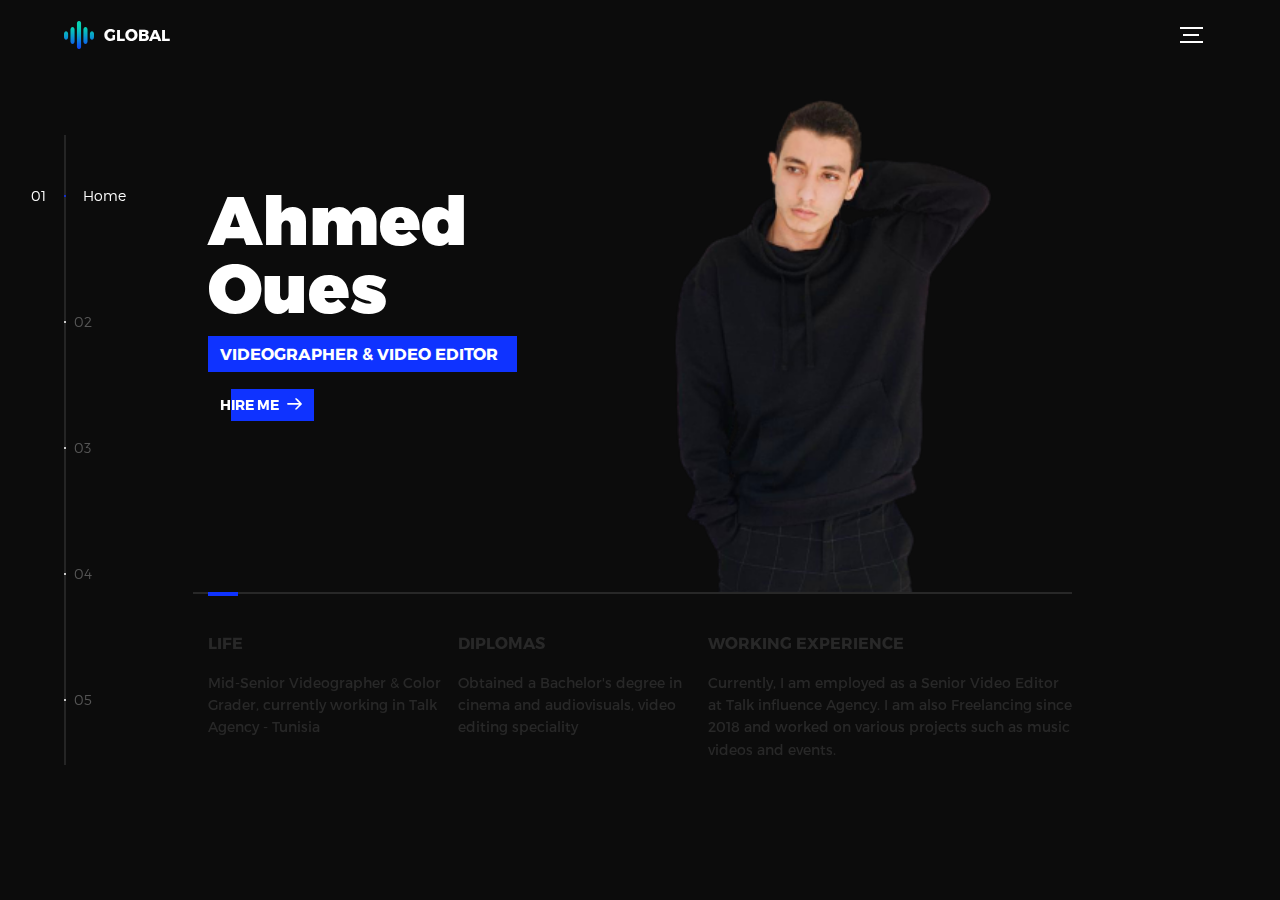
==== commit 941b4c4d: "new" ====
--- a/index.html
+++ b/index.html
@@ -63,11 +63,11 @@
               <div class="intro--options">
                 <a href="#0">
                   <h3>Life</h3>
-                  <p>A 22 years old video editor, Born and living in Ben Arous, Tunisia</p>
+                  <p>Mid-Senior Videographer & Color Grader, currently working in Talk Agency - Tunisia</p>
                 </a>
                 <a href="#0">
                   <h3>Diplomas</h3>
-                  <p>obtained a Bachelor's degree in cinema and audiovisuals, video editing speciality</p>
+                  <p>Obtained a Bachelor's degree in cinema and audiovisuals, video editing speciality</p>
                 </a>
                 <a href="#0" class="wider">
                   <h3>Working Experience</h3>
@@ -83,12 +83,12 @@
               <div class="work--lockup">
                 <ul class="slider">
                   <li class="slider--item slider--item-left">
-                    <a href="#0">
+                    <a href="https://vimeo.com/954128344?share=copy">
                       <div class="slider--item-image">
-                        <img src="assets/img/work-victory.jpg" alt="Victory">
+                        <img src="assets/img/papillon.jpg" alt="Papillon">
                       </div>
-                      <p class="slider--item-title">Victory</p>
-                      <p class="slider--item-description">Lorem ipsum dolor sit amet, consectetur adipisicing elit sed do.</p>
+                      <p class="slider--item-title">Mother's Day Commercial</p>
+                      <p class="slider--item-description">A mother's day commercial for Chamia & Bonbon Papillon</p>
                     </a>
                   </li>
                   <li class="slider--item slider--item-center">
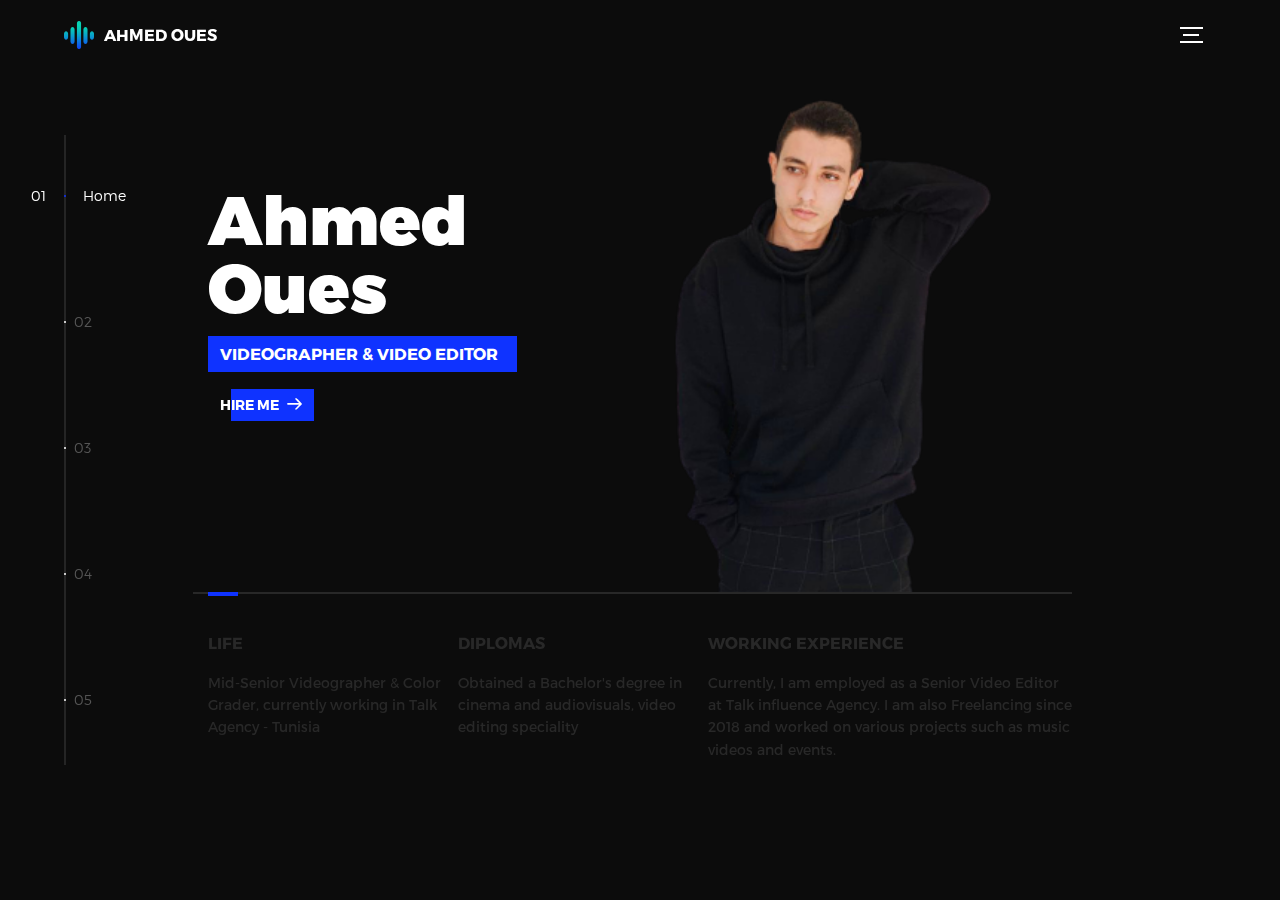
==== commit a9d0357c: "ss2" ====
--- a/index.html
+++ b/index.html
@@ -1,7 +1,7 @@
 <!DOCTYPE html>
 <html lang="en">
 <head>
-  <title>Global</title>
+  <title>Ahmed Oues</title>
   <meta charset="utf-8">
   <meta name="viewport" content="width=device-width, initial-scale=1">
   <meta http-equiv="X-UA-Compatible" content="IE=edge">
@@ -15,10 +15,10 @@
 <!-- notification for small viewports and landscape oriented smartphones -->
 <div class="device-notification">
   <a class="device-notification--logo" href="#0">
-    <img src="assets/img/logo.png" alt="Global">
-    <p>Global</p>
+    <img src="assets/img/logo.png" alt="Ahmed Oues">
+    <p>Ahmed Oues</p>
   </a>
-  <p class="device-notification--message">Global has so much to offer that we must request you orient your device to portrait or find a larger screen. You won't be disappointed.</p>
+  <p class="device-notification--message">Ahmed Oues has so much to offer that we must request you orient your device to portrait or find a larger screen. You won't be disappointed.</p>
 </div>
 
 <div class="perspective effect-rotate-left">
@@ -27,10 +27,10 @@
       <div class="l-wrapper">
         <header class="header">
           <a class="header--logo" href="#0">
-            <img src="assets/img/logo.png" alt="Global">
-            <p>Global</p>
+            <img src="assets/img/logo.png" alt="Ahmed Oues">
+            <p>Ahmed Oues</p>
           </a>
-          <button class="header--cta cta">Hire Us</button>
+          <button class="header--cta cta">Hire Me</button>
           <div class="header--nav-toggle">
             <span></span>
           </div>
@@ -41,7 +41,7 @@
             <li><span>Works</span></li>
             <li><span>About</span></li>
             <li><span>Contact</span></li>
-            <li><span>Hire us</span></li>
+            <li><span>Hire me</span></li>
           </ul>
         </nav>
         <ul class="l-main-content main-content">
@@ -83,31 +83,51 @@
               <div class="work--lockup">
                 <ul class="slider">
                   <li class="slider--item slider--item-left">
-                    <a href="https://vimeo.com/954128344?share=copy">
+                    <button id="show1">
                       <div class="slider--item-image">
                         <img src="assets/img/papillon.jpg" alt="Papillon">
                       </div>
                       <p class="slider--item-title">Mother's Day Commercial</p>
                       <p class="slider--item-description">A mother's day commercial for Chamia & Bonbon Papillon</p>
-                    </a>
+                    </button>
+                    <div class="pop-up_container1">
+                      <div class="pop-up_back1">
+                        <button id="hide1">Back</button>
+                      </div>
+                      <div class="pop-up_video1">
+                        <iframe src="https://player.vimeo.com/video/954128344?h=ce53abb0ae" frameborder="0" allow="fullscreen" allowfullscreen></iframe>
+                    </div>
                   </li>
                   <li class="slider--item slider--item-center">
-                    <a href="#0">
+                    <button id="show2">
                       <div class="slider--item-image">
-                        <img src="assets/img/work-metiew-smith.jpg" alt="Metiew and Smith">
-                      </div>
-                      <p class="slider--item-title">Metiew &amp; Smith</p>
-                      <p class="slider--item-description">Lorem ipsum dolor sit amet, consectetur adipisicing elit sed do.</p>
-                    </a>
+                        <img src="assets/img/ministryof.jpg" alt="Ministry of Health">
+                      </div>
+                      <p class="slider--item-title">Ministry of Health's Commercial</p>
+                      <p class="slider--item-description">Commercial on the dangers of uncontrolled and unknown source water consumption for citizen health</p>
+                    </button>
+                    <div class="pop-up_container2">
+                      <div class="pop-up_back2">
+                        <button id="hide2">Back</button>
+                      </div>
+                      <div class="pop-up_video2">
+                        <iframe src="https://www.facebook.com/plugins/video.php?height=314&href=https%3A%2F%2Fwww.facebook.com%2Fsantetunisie.rns.tn%2Fvideos%2F1122484825620109%2F&show_text=false&width=560&t=0" width="560" height="314" style="border:none;overflow:hidden" scrolling="no" frameborder="0" allowfullscreen="true" allow="autoplay; clipboard-write; encrypted-media; picture-in-picture; web-share" allowFullScreen="true"></iframe>
+                    </div>
                   </li>
                   <li class="slider--item slider--item-right">
-                    <a href="#0">
+                    <button id="show3">
                       <div class="slider--item-image">
-                        <img src="assets/img/work-alex-nowak.jpg" alt="Alex Nowak">
-                      </div>
-                      <p class="slider--item-title">Alex Nowak</p>
-                      <p class="slider--item-description">Lorem ipsum dolor sit amet, consectetur adipisicing elit sed do.</p>
-                    </a>
+                        <img src="assets/img/Talk.png" alt="Talk Agency">
+                      </div>
+                      <p class="slider--item-title">Talk Tunisia</p>
+                      <p class="slider--item-description">Currently working as a full-time Mid-Senior video editor at Talk Agency, I handle all video editing and color grading for the videos uploaded to this Instagram account.</p>
+                    </button>
+                    <div class="pop-up_container3">
+                      <div class="pop-up_back3">
+                        <button id="hide3">Back</button>
+                      </div>
+                      <div class="pop-up_video3">
+                    </div>
                   </li>
                 </ul>
                 <div class="slider--prev">
@@ -250,12 +270,13 @@
     <li>Works</li>
     <li>About</li>
     <li>Contact</li>
-    <li>Hire us</li>
+    <li>Hire me</li>
   </ul>
 </div>
 
 <script src="https://ajax.googleapis.com/ajax/libs/jquery/2.2.4/jquery.min.js"></script>
+<script type="text/javascript" src="assets/js/vendor/hammer-2.0.8.js"></script>
 <script>window.jQuery || document.write('<script src="assets/js/vendor/jquery-2.2.4.min.js"><\/script>')</script>
-<script src="assets/js/functions-min.js"></script>
+<script src="assets/js/functions.js"></script>
 </body>
 </html>
--- a/assets/css/main.css
+++ b/assets/css/main.css
@@ -661,6 +661,53 @@
   border-radius: 50%;
   cursor: pointer;
 }
+
+.work--lockup button{
+  background-color: #0c0c0c;
+  border: none;
+}
+.work--lockup .pop-up_container1,
+.work--lockup .pop-up_container2,
+.work--lockup .pop-up_container3{
+  position: absolute;
+  bottom: 0;
+  right: -250px;
+  background-color: #0c0c0c;
+  height: 500px;
+  width: 800px;
+  border-radius: 15px;
+  display: none;
+  flex-direction: column;
+}
+
+.work--lockup .pop-up_container1 .pop-up_back1,
+.work--lockup .pop-up_container2 .pop-up_back2,
+.work--lockup .pop-up_container3 .pop-up_back3{
+  height: 7%;
+  width: 10%;
+  border: 1px solid blue;
+  display: flex;
+}
+.work--lockup .pop-up_container1 .pop-up_back1 button,
+.work--lockup .pop-up_container2 .pop-up_back2 button,
+.work--lockup .pop-up_container3 .pop-up_back3 button{
+  height: 100%;
+  width: 100%;
+}
+.work--lockup .pop-up_container1 .pop-up_video1,
+.work--lockup .pop-up_container2 .pop-up_video2,
+.work--lockup .pop-up_container3 .pop-up_video3{
+  height: 90%;
+  margin-top: 5px;
+  display: flex;
+  border-radius: 15px;
+}
+.work--lockup .pop-up_container1 .pop-up_video1 iframe,
+.work--lockup .pop-up_container2 .pop-up_video2 iframe,
+.work--lockup .pop-up_container3 .pop-up_video3 iframe{
+  height: 100%;
+  width: 100%;
+}
 .work--lockup .slider--next svg,
 .work--lockup .slider--prev svg {
   width: 20px;
